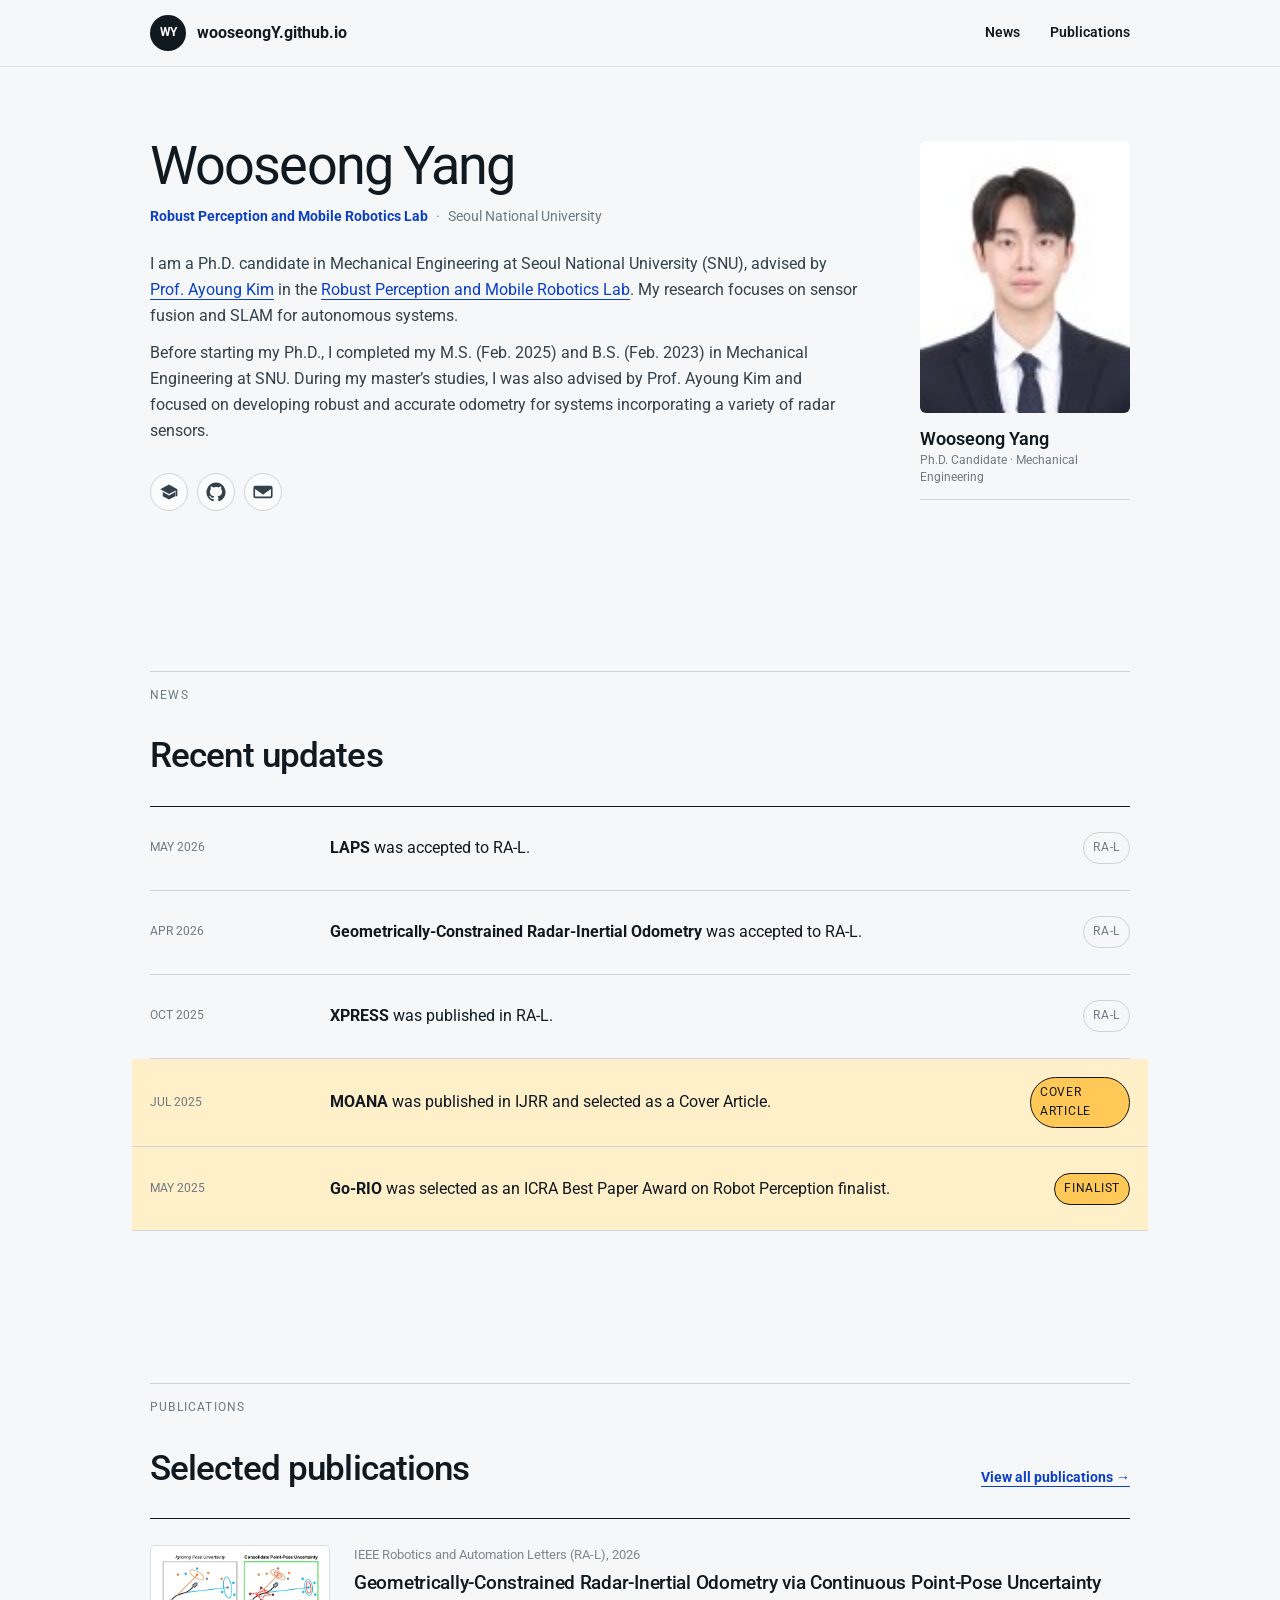
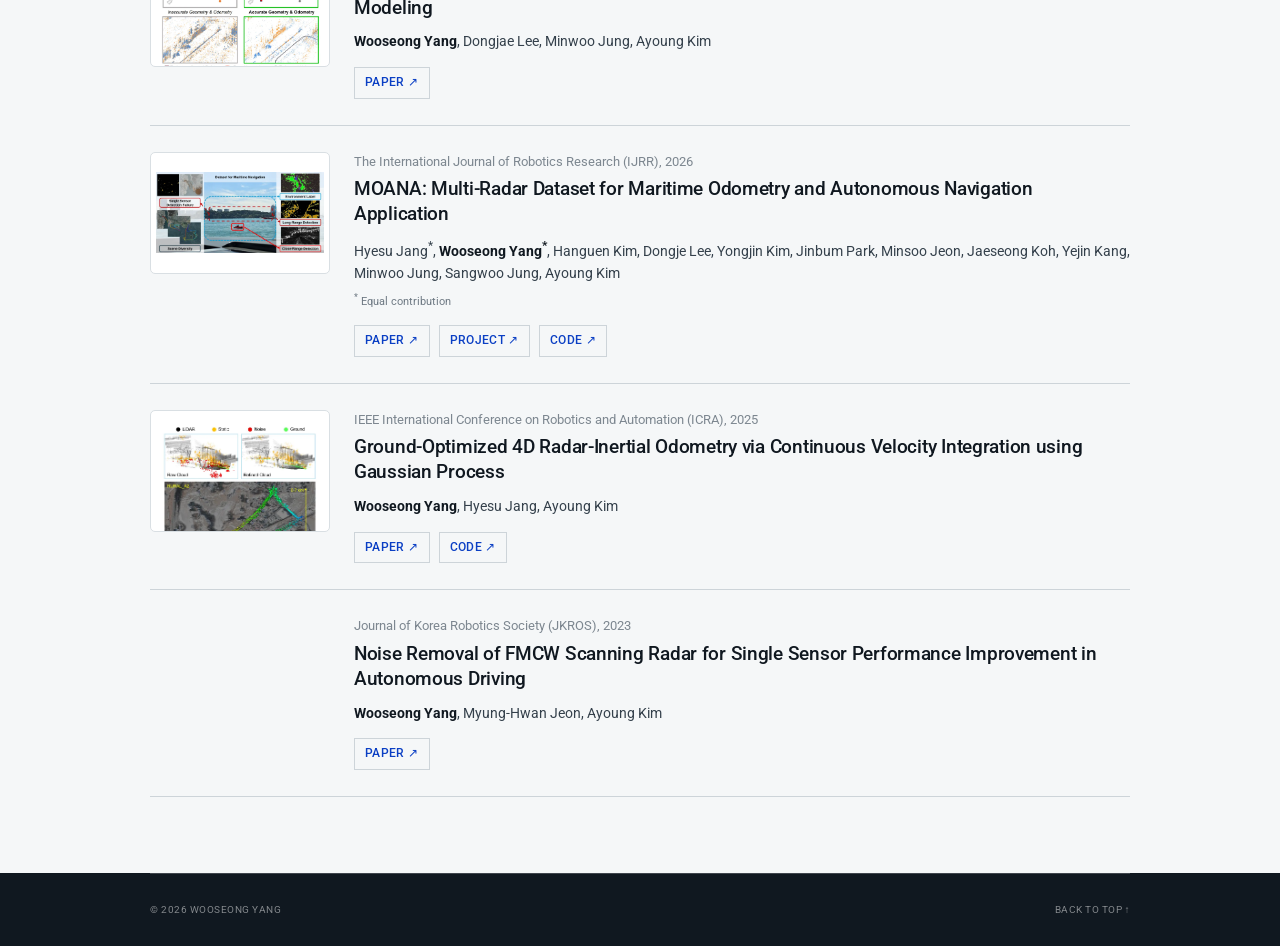
==== index.html @ 79758f4d "Abbreviate degree dates" ====
<!doctype html>
<html lang="en">
  <head>
    <meta charset="utf-8" />
    <meta name="viewport" content="width=device-width, initial-scale=1" />
    <meta name="theme-color" content="#101820" />
    <meta
      name="description"
      content="Wooseong Yang is a robotics researcher at Seoul National University working on radar, LiDAR, sensor fusion, and robust SLAM."
    />
    <meta name="application-name" content="wooseongY.github.io" />
    <title>Wooseong Yang | wooseongY.github.io</title>
    <link rel="icon" type="image/svg+xml" href="assets/favicon.svg" />
    <link rel="preconnect" href="https://fonts.googleapis.com" />
    <link rel="preconnect" href="https://fonts.gstatic.com" crossorigin />
    <link
      href="https://fonts.googleapis.com/css2?family=Roboto:wght@300;400;500;700&display=swap"
      rel="stylesheet"
    />
    <link rel="stylesheet" href="assets/styles.css" />
    <script src="assets/site.js" defer></script>
  </head>

  <body>
    <a class="skip-link" href="#main">Skip to content</a>

    <header class="site-header">
      <nav class="nav shell" aria-label="Primary navigation">
        <a class="brand" href="index.html" aria-label="Wooseong Yang, home">
          <span class="brand-mark" aria-hidden="true">WY</span>
          <span class="brand-name">wooseongY.github.io</span>
        </a>
        <div class="nav-links">
          <a href="#news">News</a>
          <a href="publications.html">Publications</a>
        </div>
      </nav>
    </header>

    <main id="main">
      <section class="hero shell" id="top" aria-labelledby="hero-title">
        <div class="profile-intro reveal">
          <h1 id="hero-title">Wooseong Yang</h1>
          <p class="profile-affiliation">
            <a href="https://rpm.snu.ac.kr/" target="_blank" rel="noreferrer">Robust Perception and Mobile Robotics Lab</a>
            <span aria-hidden="true">·</span> Seoul National University
          </p>
          <p class="hero-lede">
            I am a Ph.D. candidate in Mechanical Engineering at Seoul National
            University (SNU), advised by
            <a href="https://ayoungk.github.io/" target="_blank" rel="noreferrer">Prof. Ayoung Kim</a>
            in the
            <a href="https://rpm.snu.ac.kr/" target="_blank" rel="noreferrer">Robust Perception and Mobile Robotics Lab</a>.
            My research focuses on sensor fusion and SLAM for autonomous systems.
          </p>
          <p class="hero-summary">
            Before starting my Ph.D., I completed my M.S. (Feb. 2025) and B.S.
            (Feb. 2023) in Mechanical Engineering at SNU. During my
            master’s studies, I was also advised by Prof. Ayoung Kim and focused
            on developing robust and accurate odometry for systems incorporating
            a variety of radar sensors.
          </p>
          <div class="profile-socials" aria-label="Contact and profile links">
            <a
              href="https://scholar.google.com/citations?user=lh2KUKMAAAAJ&hl=en"
              target="_blank"
              rel="noreferrer"
              aria-label="Google Scholar"
              title="Google Scholar"
            >
              <svg viewBox="0 0 24 24" aria-hidden="true">
                <path d="M12 3 1.5 8.7 12 14.4l8-4.35V17h2V8.7L12 3Zm-7.5 9.1V17l7.5 4 7.5-4v-4.9L12 16.2l-7.5-4.1Z" />
              </svg>
            </a>
            <a
              href="https://github.com/wooseongY"
              target="_blank"
              rel="noreferrer"
              aria-label="GitHub"
              title="GitHub"
            >
              <svg viewBox="0 0 24 24" aria-hidden="true">
                <path d="M12 .7a11.5 11.5 0 0 0-3.64 22.41c.58.11.79-.25.79-.56v-2.23c-3.23.7-3.91-1.37-3.91-1.37-.53-1.34-1.29-1.7-1.29-1.7-1.05-.72.08-.71.08-.71 1.17.08 1.78 1.2 1.78 1.2 1.04 1.78 2.72 1.27 3.38.97.1-.75.4-1.27.74-1.56-2.58-.29-5.29-1.29-5.29-5.69 0-1.26.45-2.28 1.19-3.09-.12-.29-.52-1.47.11-3.05 0 0 .97-.31 3.16 1.18A10.9 10.9 0 0 1 12 6.12c.98 0 1.95.13 2.87.38 2.2-1.49 3.16-1.18 3.16-1.18.63 1.58.23 2.76.11 3.05.74.81 1.19 1.83 1.19 3.09 0 4.41-2.72 5.39-5.3 5.68.42.36.79 1.07.79 2.16v3.25c0 .31.21.68.8.56A11.5 11.5 0 0 0 12 .7Z" />
              </svg>
            </a>
            <a href="mailto:yellowish@snu.ac.kr" aria-label="Email" title="Email">
              <svg viewBox="0 0 24 24" aria-hidden="true">
                <path d="M3 4.5h18A2.5 2.5 0 0 1 23.5 7v10A2.5 2.5 0 0 1 21 19.5H3A2.5 2.5 0 0 1 .5 17V7A2.5 2.5 0 0 1 3 4.5Zm9 8.25L3.35 6.5h17.3L12 12.75Zm-9.5-4.4V17c0 .28.22.5.5.5h18a.5.5 0 0 0 .5-.5V8.35l-8.91 6.44a1 1 0 0 1-1.18 0L2.5 8.35Z" />
              </svg>
            </a>
          </div>
        </div>

        <figure class="profile-photo reveal reveal-delay">
          <img
            src="assets/img/wooseong-yang.jpg"
            alt="Portrait of Wooseong Yang"
            width="198"
            height="256"
          />
          <figcaption>
            <strong>Wooseong Yang</strong>
            <span>Ph.D. Candidate · Mechanical Engineering</span>
          </figcaption>
        </figure>
      </section>

      <section class="news section shell" id="news" aria-labelledby="news-title">
        <div class="section-kicker reveal">
          <p>News</p>
        </div>
        <div class="section-heading reveal">
          <div>
            <h2 id="news-title">Recent updates</h2>
          </div>
        </div>
        <div class="news-list reveal">
          <article class="news-item">
            <time datetime="2026-05">May 2026</time>
            <p><strong>LAPS</strong> was accepted to RA-L.</p>
            <span class="news-tag">RA-L</span>
          </article>
          <article class="news-item">
            <time datetime="2026-04">Apr 2026</time>
            <p><strong>Geometrically-Constrained Radar-Inertial Odometry</strong> was accepted to RA-L.</p>
            <span class="news-tag">RA-L</span>
          </article>
          <article class="news-item">
            <time datetime="2025-10">Oct 2025</time>
            <p><strong>XPRESS</strong> was published in RA-L.</p>
            <span class="news-tag">RA-L</span>
          </article>
          <article class="news-item news-highlight">
            <time datetime="2025-07">Jul 2025</time>
            <p><strong>MOANA</strong> was published in IJRR and selected as a Cover Article.</p>
            <span class="news-tag">Cover article</span>
          </article>
          <article class="news-item news-highlight">
            <time datetime="2025-05">May 2025</time>
            <p><strong>Go-RIO</strong> was selected as an ICRA Best Paper Award on Robot Perception finalist.</p>
            <span class="news-tag">Finalist</span>
          </article>
        </div>
      </section>

      <section class="publications section shell" id="publications" aria-labelledby="publications-title">
        <div class="section-kicker reveal">
          <p>Publications</p>
        </div>
        <div class="section-heading publications-heading reveal">
          <div>
            <h2 id="publications-title">Selected publications</h2>
          </div>
          <a
            class="text-link"
            href="publications.html"
          >View all publications <span aria-hidden="true">→</span></a>
        </div>

        <div class="publication-list reveal">
          <article class="paper paper-standard">
            <figure class="paper-teaser">
              <img
                src="assets/img/publications/geo-rio.webp"
                alt="Geometric constraints and uncertainty modeling for radar-inertial odometry"
                width="946"
                height="720"
                loading="lazy"
              />
            </figure>
            <div class="paper-body">
              <p class="venue">IEEE Robotics and Automation Letters (RA-L), 2026</p>
              <h3>Geometrically-Constrained Radar-Inertial Odometry via Continuous Point-Pose Uncertainty Modeling</h3>
              <p class="authors"><strong>Wooseong Yang</strong>, Dongjae Lee, Minwoo Jung, Ayoung Kim</p>
              <div class="paper-links">
                <a href="https://arxiv.org/abs/2604.02745" target="_blank" rel="noreferrer">Paper ↗</a>
              </div>
            </div>
          </article>

          <article class="paper paper-standard">
            <figure class="paper-teaser paper-teaser-wide">
              <img
                src="assets/img/publications/moana.webp"
                alt="MOANA maritime multi-radar dataset overview"
                width="1000"
                height="479"
                loading="lazy"
              />
            </figure>
            <div class="paper-body">
              <p class="venue">The International Journal of Robotics Research (IJRR), 2026</p>
              <h3>MOANA: Multi-Radar Dataset for Maritime Odometry and Autonomous Navigation Application</h3>
              <p class="authors">Hyesu Jang<sup>*</sup>, <strong>Wooseong Yang<sup>*</sup></strong>, Hanguen Kim, Dongje Lee, Yongjin Kim, Jinbum Park, Minsoo Jeon, Jaeseong Koh, Yejin Kang, Minwoo Jung, Sangwoo Jung, Ayoung Kim</p>
              <p class="note"><sup>*</sup> Equal contribution</p>
              <div class="paper-links">
                <a href="https://arxiv.org/abs/2412.03887" target="_blank" rel="noreferrer">Paper ↗</a>
                <a href="https://sites.google.com/view/rpmmoana" target="_blank" rel="noreferrer">Project ↗</a>
                <a href="https://github.com/wooseongY/MOANA-File-Player" target="_blank" rel="noreferrer">Code ↗</a>
              </div>
            </div>
          </article>

          <article class="paper paper-standard">
            <figure class="paper-teaser">
              <img
                src="assets/img/publications/go-rio.webp"
                alt="Go-RIO ground filtering, mapping, and elevation error results from Figure 1"
                width="710"
                height="790"
                loading="lazy"
              />
            </figure>
            <div class="paper-body">
              <p class="venue">IEEE International Conference on Robotics and Automation (ICRA), 2025</p>
              <h3>Ground-Optimized 4D Radar-Inertial Odometry via Continuous Velocity Integration using Gaussian Process</h3>
              <p class="authors"><strong>Wooseong Yang</strong>, Hyesu Jang, Ayoung Kim</p>
              <div class="paper-links">
                <a href="https://arxiv.org/abs/2502.08093" target="_blank" rel="noreferrer">Paper ↗</a>
                <a href="https://github.com/wooseongY/Go-RIO" target="_blank" rel="noreferrer">Code ↗</a>
              </div>
            </div>
          </article>

          <article class="paper paper-standard no-teaser">
            <div class="paper-body">
              <p class="venue">Journal of Korea Robotics Society (JKROS), 2023</p>
              <h3>Noise Removal of FMCW Scanning Radar for Single Sensor Performance Improvement in Autonomous Driving</h3>
              <p class="authors"><strong>Wooseong Yang</strong>, Myung-Hwan Jeon, Ayoung Kim</p>
              <div class="paper-links">
                <a href="https://doi.org/10.7746/jkros.2023.18.3.271" target="_blank" rel="noreferrer">Paper ↗</a>
              </div>
            </div>
          </article>
        </div>
      </section>

    </main>

    <footer class="site-footer">
      <div class="shell">
        <p>© <span id="year">2026</span> Wooseong Yang</p>
        <a href="#top">Back to top ↑</a>
      </div>
    </footer>
  </body>
</html>
---- assets/styles.css ----
:root {
  --ink: #101820;
  --ink-soft: #34404b;
  --paper: #f5f7f8;
  --white: #ffffff;
  --line: #cdd4d9;
  --line-dark: rgba(255, 255, 255, 0.2);
  --blue: #1258ff;
  --blue-dark: #0b3fc4;
  --signal: #ffc857;
  --signal-soft: #fff0c9;
  --muted: #6e7983;
  --shell: min(980px, calc(100vw - 48px));
  --serif: "Roboto", Arial, sans-serif;
  --sans: "Roboto", Arial, sans-serif;
  --mono: "Roboto", Arial, sans-serif;
}

* {
  box-sizing: border-box;
}

html {
  scroll-behavior: smooth;
  scroll-padding-top: 88px;
}

body {
  margin: 0;
  background: var(--paper);
  color: var(--ink);
  font-family: var(--sans);
  font-size: 16px;
  line-height: 1.65;
  -webkit-font-smoothing: antialiased;
}

body::before {
  position: fixed;
  inset: 0;
  z-index: -1;
  background-image: linear-gradient(rgba(16, 24, 32, 0.035) 1px, transparent 1px),
    linear-gradient(90deg, rgba(16, 24, 32, 0.035) 1px, transparent 1px);
  background-size: 64px 64px;
  content: "";
  pointer-events: none;
}

a {
  color: inherit;
  text-decoration-thickness: 1px;
  text-underline-offset: 4px;
}

img {
  display: block;
  max-width: 100%;
}

.shell {
  width: var(--shell);
  margin-inline: auto;
}

.skip-link {
  position: fixed;
  top: 10px;
  left: 10px;
  z-index: 100;
  padding: 10px 14px;
  transform: translateY(-150%);
  background: var(--white);
  color: var(--ink);
}

.skip-link:focus {
  transform: translateY(0);
}

.site-header {
  position: sticky;
  top: 0;
  z-index: 50;
  border-bottom: 1px solid rgba(16, 24, 32, 0.1);
  background: rgba(245, 247, 248, 0.9);
  backdrop-filter: blur(16px);
}

.nav {
  display: grid;
  grid-template-columns: 1fr auto 1fr;
  align-items: center;
  min-height: 72px;
  gap: 24px;
}

.brand {
  display: inline-flex;
  align-items: center;
  gap: 11px;
  justify-self: start;
  font-weight: 700;
  text-decoration: none;
}

.brand-mark {
  display: grid;
  width: 36px;
  height: 36px;
  place-items: center;
  border-radius: 50%;
  background: var(--ink);
  color: var(--white);
  font-family: var(--mono);
  font-size: 12px;
  letter-spacing: -0.06em;
}

.nav-links {
  display: flex;
  align-items: center;
  gap: 30px;
}

.nav-links a,
.nav-scholar {
  font-size: 14px;
  font-weight: 600;
  text-decoration: none;
}

.nav-links a {
  position: relative;
}

.nav-links a::after {
  position: absolute;
  right: 0;
  bottom: -8px;
  left: 0;
  height: 2px;
  transform: scaleX(0);
  transform-origin: left;
  background: var(--blue);
  content: "";
  transition: transform 180ms ease;
}

.nav-links a:hover::after,
.nav-links a[aria-current="true"]::after,
.nav-links a[aria-current="page"]::after {
  transform: scaleX(1);
}

.nav-scholar {
  justify-self: end;
  color: var(--blue-dark);
}

.hero {
  display: grid;
  grid-template-columns: minmax(0, 1.05fr) minmax(390px, 0.95fr);
  align-items: center;
  min-height: calc(100vh - 72px);
  padding-block: 68px;
  gap: 72px;
}

.hero-copy {
  min-width: 0;
}

.eyebrow {
  display: flex;
  align-items: center;
  gap: 12px;
  margin: 0 0 26px;
  color: var(--ink-soft);
  font-family: var(--mono);
  font-size: 12px;
  letter-spacing: 0.08em;
  text-transform: uppercase;
}

.eyebrow > span {
  width: 30px;
  height: 2px;
  background: var(--blue);
}

.hero h1 {
  max-width: 720px;
  margin: 0;
  font-family: var(--serif);
  font-size: clamp(5.2rem, 9vw, 8.8rem);
  font-weight: 500;
  letter-spacing: -0.065em;
  line-height: 0.76;
}

.hero-lede {
  max-width: 630px;
  margin: 42px 0 0;
  color: var(--ink-soft);
  font-size: clamp(1.18rem, 2vw, 1.55rem);
  line-height: 1.5;
}

.hero-links {
  display: flex;
  flex-wrap: wrap;
  margin-top: 38px;
  gap: 10px;
}

.button {
  display: inline-flex;
  align-items: center;
  min-height: 48px;
  padding: 0 19px;
  border: 1px solid var(--ink);
  font-size: 14px;
  font-weight: 700;
  text-decoration: none;
  transition: transform 150ms ease, background 150ms ease, color 150ms ease;
}

.button:hover {
  transform: translateY(-2px);
}

.button-primary {
  background: var(--blue);
  border-color: var(--blue);
  color: var(--white);
}

.button-primary:hover {
  background: var(--blue-dark);
}

.button-secondary {
  background: rgba(255, 255, 255, 0.5);
}

.button-secondary:hover {
  background: var(--ink);
  color: var(--white);
}

.hero-visual {
  position: relative;
  min-height: 620px;
}

.radar-field {
  position: absolute;
  top: 0;
  right: 0;
  width: min(100%, 500px);
  aspect-ratio: 1;
  overflow: hidden;
  border: 1px solid #05090c;
  background: #000;
}

.radar-field::before,
.radar-field::after {
  position: absolute;
  top: 50%;
  left: 50%;
  z-index: 2;
  width: 64%;
  aspect-ratio: 1;
  transform: translate(-50%, -50%);
  border: 1px solid rgba(255, 255, 255, 0.18);
  border-radius: 50%;
  content: "";
}

.radar-field::after {
  width: 34%;
}

.radar-field img {
  width: 100%;
  height: 100%;
  object-fit: cover;
  opacity: 0.9;
}

.radar-axis {
  position: absolute;
  z-index: 2;
  display: block;
  background: rgba(255, 255, 255, 0.2);
}

.radar-axis-x {
  top: 50%;
  left: 7%;
  width: 86%;
  height: 1px;
}

.radar-axis-y {
  top: 7%;
  left: 50%;
  width: 1px;
  height: 86%;
}

.radar-caption {
  position: absolute;
  right: 18px;
  bottom: 16px;
  left: 18px;
  z-index: 3;
  display: flex;
  justify-content: space-between;
  padding-top: 11px;
  border-top: 1px solid var(--line-dark);
  color: rgba(255, 255, 255, 0.76);
  font-family: var(--mono);
  font-size: 10px;
  letter-spacing: 0.08em;
  text-transform: uppercase;
}

.portrait-card {
  position: absolute;
  bottom: 0;
  left: 0;
  z-index: 5;
  display: grid;
  grid-template-columns: 132px 1fr;
  width: 335px;
  margin: 0;
  padding: 12px;
  background: var(--white);
  box-shadow: 0 22px 60px rgba(10, 24, 38, 0.22);
}

.portrait-card img {
  width: 132px;
  height: 171px;
  object-fit: cover;
}

.portrait-card figcaption {
  display: flex;
  flex-direction: column;
  justify-content: flex-end;
  padding: 0 4px 6px 18px;
}

.portrait-card strong {
  margin-bottom: 6px;
  font-family: var(--serif);
  font-size: 21px;
  font-weight: 600;
  line-height: 1.1;
}

.portrait-card span {
  color: var(--muted);
  font-size: 11px;
  line-height: 1.6;
}

.signal-note {
  position: absolute;
  right: 14px;
  bottom: 6px;
  z-index: 4;
  display: flex;
  align-items: flex-start;
  width: 190px;
  gap: 12px;
}

.signal-note span {
  color: var(--blue);
  font-family: var(--mono);
  font-size: 11px;
}

.signal-note p {
  margin: 0;
  color: var(--ink-soft);
  font-size: 11px;
  font-weight: 600;
  letter-spacing: 0.03em;
  line-height: 1.5;
  text-transform: uppercase;
}

.section {
  padding-block: 122px;
}

.section-kicker {
  display: grid;
  grid-template-columns: 70px 1fr;
  align-items: center;
  margin-bottom: 62px;
  border-top: 1px solid var(--line);
  color: var(--muted);
  font-family: var(--mono);
  font-size: 11px;
  letter-spacing: 0.1em;
  text-transform: uppercase;
}

.section-kicker span,
.section-kicker p {
  margin: 0;
  padding-top: 14px;
}

.about-grid {
  display: grid;
  grid-template-columns: minmax(0, 1.12fr) minmax(330px, 0.88fr);
  gap: 100px;
}

.about-copy h2,
.section-heading h2,
.contact h2 {
  margin: 0;
  font-family: var(--serif);
  font-weight: 500;
  letter-spacing: -0.035em;
  line-height: 1.05;
}

.about-copy h2 {
  max-width: 770px;
  margin-bottom: 46px;
  font-size: clamp(3rem, 5.5vw, 5rem);
}

.about-copy > p {
  max-width: 760px;
  margin: 0 0 21px 76px;
  color: var(--ink-soft);
  font-size: 18px;
  line-height: 1.8;
}

.about-copy a {
  color: var(--blue-dark);
}

.focus-list {
  align-self: end;
  border-top: 1px solid var(--ink);
}

.focus-list article {
  display: grid;
  grid-template-columns: 42px 1fr;
  padding: 26px 0;
  border-bottom: 1px solid var(--line);
  gap: 20px;
}

.focus-number {
  color: var(--blue);
  font-family: var(--mono);
  font-size: 11px;
}

.focus-list h3 {
  margin: 0 0 8px;
  font-size: 17px;
}

.focus-list p {
  margin: 0;
  color: var(--muted);
  font-size: 14px;
  line-height: 1.65;
}

.news,
.publications {
  padding-top: 24px;
}

.section-heading {
  display: flex;
  align-items: end;
  justify-content: space-between;
  margin-bottom: 48px;
  gap: 32px;
}

.section-heading h2 {
  font-size: clamp(3.2rem, 5vw, 5rem);
}

.section-heading p {
  max-width: 420px;
  margin: 10px 0 0;
  color: var(--muted);
  font-size: 15px;
}

.news-list {
  border-top: 1px solid var(--ink);
}

.news-item {
  display: grid;
  grid-template-columns: 150px minmax(0, 1fr) 100px;
  align-items: center;
  min-height: 96px;
  padding: 18px 0;
  border-bottom: 1px solid var(--line);
  gap: 30px;
}

.news-item time {
  color: var(--muted);
  font-family: var(--mono);
  font-size: 12px;
  text-transform: uppercase;
}

.news-item p {
  margin: 0;
  font-size: 17px;
}

.news-tag {
  justify-self: end;
  padding: 5px 9px;
  border: 1px solid var(--line);
  border-radius: 999px;
  color: var(--muted);
  font-family: var(--mono);
  font-size: 10px;
  letter-spacing: 0.06em;
  text-transform: uppercase;
}

.news-highlight {
  margin-inline: -18px;
  padding-inline: 18px;
  background: var(--signal-soft);
}

.news-highlight .news-tag {
  border-color: var(--ink);
  background: var(--signal);
  color: var(--ink);
}

.publications-heading {
  align-items: end;
}

.text-link {
  color: var(--blue-dark);
  font-size: 14px;
  font-weight: 700;
}

.publication-year {
  display: grid;
  grid-template-columns: 150px minmax(0, 1fr);
  margin-top: 82px;
  border-top: 1px solid var(--ink);
}

.year-label {
  position: sticky;
  top: 100px;
  align-self: start;
  display: flex;
  flex-direction: column;
  padding-top: 21px;
  gap: 3px;
}

.year-label span:first-child {
  font-family: var(--serif);
  font-size: 30px;
}

.year-label span:last-child {
  color: var(--muted);
  font-family: var(--mono);
  font-size: 10px;
  letter-spacing: 0.08em;
  text-transform: uppercase;
}

.paper {
  position: relative;
  grid-column: 2;
  display: grid;
  grid-template-columns: 54px minmax(0, 1fr);
  padding: 34px 0;
  border-bottom: 1px solid var(--line);
  gap: 24px;
}

.paper-index {
  color: var(--muted);
  font-family: var(--mono);
  font-size: 11px;
}

.paper-body h3 {
  max-width: 850px;
  margin: 8px 0 13px;
  font-family: var(--serif);
  font-size: clamp(1.55rem, 2.5vw, 2.25rem);
  font-weight: 500;
  letter-spacing: -0.02em;
  line-height: 1.16;
}

.venue {
  margin: 0;
  color: var(--muted);
  font-family: var(--mono);
  font-size: 10px;
  letter-spacing: 0.04em;
  text-transform: uppercase;
}

.venue span {
  display: inline-block;
  min-width: 48px;
  margin-right: 8px;
  color: var(--blue);
  font-weight: 500;
}

.authors {
  margin: 0;
  color: var(--ink-soft);
  font-size: 13px;
  line-height: 1.7;
}

.authors strong {
  color: var(--ink);
  font-weight: 700;
}

.note {
  margin: 6px 0 0;
  color: var(--muted);
  font-size: 11px;
}

.paper-links {
  display: flex;
  flex-wrap: wrap;
  margin-top: 18px;
  gap: 9px;
}

.paper-links a {
  padding: 5px 10px;
  border: 1px solid var(--line);
  color: var(--blue-dark);
  font-family: var(--mono);
  font-size: 10px;
  font-weight: 500;
  letter-spacing: 0.03em;
  text-decoration: none;
  text-transform: uppercase;
  transition: background 150ms ease, color 150ms ease, border 150ms ease;
}

.paper-links a:hover {
  border-color: var(--blue);
  background: var(--blue);
  color: var(--white);
}

.paper-featured {
  grid-template-columns: 54px minmax(0, 1fr);
  margin-block: 28px;
  padding: 0 0 34px;
}

.paper-media {
  position: relative;
  grid-column: 1 / -1;
  aspect-ratio: 2.1 / 1;
  overflow: hidden;
  margin-bottom: 12px;
  background: var(--ink);
}

.paper-media img {
  width: 100%;
  height: 100%;
  object-fit: cover;
  transition: transform 500ms cubic-bezier(0.16, 1, 0.3, 1);
}

.paper-featured:hover .paper-media img {
  transform: scale(1.015);
}

.paper-gorio .paper-media img {
  object-position: center;
}

.award-ribbon {
  position: absolute;
  top: 16px;
  right: 16px;
  padding: 11px 14px;
  background: var(--signal);
  color: var(--ink);
  font-family: var(--mono);
  font-size: 9px;
  font-weight: 500;
  letter-spacing: 0.05em;
  line-height: 1.5;
  text-align: right;
  text-transform: uppercase;
}

.contact {
  margin-top: 90px;
  padding-block: 130px;
  background: var(--ink);
  color: var(--white);
}

.contact .eyebrow {
  color: rgba(255, 255, 255, 0.62);
}

.contact h2 {
  max-width: 900px;
  font-size: clamp(4rem, 8vw, 8rem);
  line-height: 0.92;
}

.contact-inner > p:not(.eyebrow) {
  max-width: 520px;
  margin: 42px 0 0;
  color: rgba(255, 255, 255, 0.64);
  font-size: 17px;
}

.contact-links {
  display: grid;
  grid-template-columns: repeat(4, 1fr);
  margin-top: 70px;
  border-top: 1px solid var(--line-dark);
}

.contact-links a {
  display: flex;
  justify-content: space-between;
  padding: 20px 22px 20px 0;
  border-right: 1px solid var(--line-dark);
  color: rgba(255, 255, 255, 0.86);
  font-size: 13px;
  font-weight: 600;
  text-decoration: none;
  transition: color 150ms ease;
}

.contact-links a:not(:first-child) {
  padding-left: 22px;
}

.contact-links a:last-child {
  border-right: 0;
}

.contact-links a:hover {
  color: var(--signal);
}

.site-footer {
  background: var(--ink);
  color: rgba(255, 255, 255, 0.48);
}

.site-footer .shell {
  display: flex;
  justify-content: space-between;
  padding-block: 28px;
  border-top: 1px solid var(--line-dark);
  font-family: var(--mono);
  font-size: 10px;
  letter-spacing: 0.05em;
  text-transform: uppercase;
}

.site-footer p {
  margin: 0;
}

.site-footer a {
  text-decoration: none;
}

.reveal {
  opacity: 0;
  transform: translateY(22px);
  transition: opacity 650ms ease, transform 650ms cubic-bezier(0.16, 1, 0.3, 1);
}

.reveal-delay {
  transition-delay: 100ms;
}

.reveal.is-visible {
  opacity: 1;
  transform: translateY(0);
}

@media (prefers-reduced-motion: reduce) {
  html {
    scroll-behavior: auto;
  }

  *,
  *::before,
  *::after {
    scroll-behavior: auto !important;
    transition-duration: 0.01ms !important;
  }

  .reveal {
    opacity: 1;
    transform: none;
  }
}

@media (max-width: 980px) {
  :root {
    --shell: min(100% - 36px, 760px);
  }

  .nav {
    grid-template-columns: 1fr auto;
  }

  .nav-links {
    display: none;
  }

  .hero {
    grid-template-columns: 1fr;
    min-height: auto;
    padding-block: 90px;
    gap: 64px;
  }

  .hero-visual {
    width: min(100%, 620px);
    min-height: 640px;
    margin-inline: auto;
  }

  .radar-field {
    width: min(88%, 500px);
  }

  .about-grid {
    grid-template-columns: 1fr;
    gap: 58px;
  }

  .about-copy > p {
    margin-left: 0;
  }

  .focus-list {
    max-width: 600px;
  }

  .contact-links {
    grid-template-columns: repeat(2, 1fr);
  }

  .contact-links a:nth-child(2) {
    border-right: 0;
  }

  .contact-links a:nth-child(n + 3) {
    border-top: 1px solid var(--line-dark);
  }
}

@media (max-width: 680px) {
  :root {
    --shell: calc(100% - 28px);
  }

  body::before {
    background-size: 40px 40px;
  }

  .site-header {
    position: relative;
  }

  .nav {
    min-height: 64px;
  }

  .brand-name {
    display: none;
  }

  .hero {
    padding-block: 70px 90px;
    gap: 52px;
  }

  .hero h1 {
    font-size: clamp(4.1rem, 21vw, 6rem);
  }

  .hero-lede {
    margin-top: 32px;
    font-size: 18px;
  }

  .hero-links {
    margin-top: 30px;
  }

  .button {
    min-height: 44px;
    padding-inline: 14px;
    font-size: 12px;
  }

  .hero-visual {
    min-height: 480px;
  }

  .radar-field {
    width: 90%;
  }

  .portrait-card {
    grid-template-columns: 102px 1fr;
    width: 272px;
  }

  .portrait-card img {
    width: 102px;
    height: 132px;
  }

  .portrait-card strong {
    font-size: 18px;
  }

  .signal-note {
    display: none;
  }

  .section {
    padding-block: 86px;
  }

  .section-kicker {
    margin-bottom: 42px;
  }

  .about-copy h2,
  .section-heading h2 {
    font-size: clamp(2.8rem, 14vw, 4rem);
  }

  .about-copy > p {
    font-size: 16px;
  }

  .section-heading {
    align-items: flex-start;
    flex-direction: column;
    margin-bottom: 36px;
  }

  .news-item {
    grid-template-columns: 1fr auto;
    min-height: 0;
    padding-block: 24px;
    gap: 12px 18px;
  }

  .news-item time {
    grid-column: 1;
  }

  .news-item p {
    grid-column: 1 / -1;
    grid-row: 2;
    font-size: 15px;
  }

  .news-tag {
    grid-column: 2;
    grid-row: 1;
  }

  .publication-year {
    grid-template-columns: 1fr;
    margin-top: 60px;
  }

  .year-label {
    position: static;
    flex-direction: row;
    align-items: baseline;
    justify-content: space-between;
    padding-bottom: 14px;
  }

  .paper {
    grid-column: 1;
    grid-template-columns: 34px minmax(0, 1fr);
    gap: 12px;
  }

  .paper-featured {
    grid-template-columns: 34px minmax(0, 1fr);
  }

  .paper-body h3 {
    font-size: 1.55rem;
  }

  .paper-media {
    aspect-ratio: 1.65 / 1;
  }

  .award-ribbon {
    top: 10px;
    right: 10px;
    max-width: 160px;
    font-size: 8px;
  }

  .contact {
    padding-block: 96px;
  }

  .contact h2 {
    font-size: clamp(3.5rem, 17vw, 5.4rem);
  }

  .contact-links {
    grid-template-columns: 1fr;
    margin-top: 52px;
  }

  .contact-links a,
  .contact-links a:not(:first-child) {
    padding: 17px 0;
    border-top: 1px solid var(--line-dark);
    border-right: 0;
  }

  .site-footer .shell {
    align-items: flex-start;
    flex-direction: column;
    gap: 10px;
  }
}

/* Academic profile header */
body::before {
  display: none;
}

.hero {
  grid-template-columns: minmax(0, 1fr) 230px;
  align-items: start;
  min-height: auto;
  padding-block: 96px 118px;
  gap: 92px;
}

.profile-intro {
  min-width: 0;
}

.profile-affiliation {
  display: flex;
  flex-wrap: wrap;
  align-items: center;
  margin: 0 0 24px;
  color: var(--muted);
  font-size: 14px;
  gap: 8px;
}

.profile-affiliation a {
  color: var(--blue-dark);
  font-weight: 700;
  text-decoration: none;
}

.hero h1 {
  margin: 0 0 32px;
  font-size: clamp(4rem, 7vw, 6.5rem);
  letter-spacing: -0.055em;
  line-height: 0.92;
}

.hero-lede,
.hero-summary {
  max-width: 740px;
  color: var(--ink-soft);
  font-size: 17px;
  line-height: 1.75;
}

.hero-lede {
  margin: 0 0 10px;
}

.hero-summary {
  margin: 0;
}

.hero-lede a {
  color: var(--blue-dark);
}

.research-topics {
  display: flex;
  flex-wrap: wrap;
  margin-top: 25px;
  gap: 8px;
}

.research-topics span {
  padding: 5px 10px;
  border-radius: 4px;
  background: #eef2f5;
  color: var(--ink-soft);
  font-family: var(--mono);
  font-size: 11px;
}

.profile-links {
  display: flex;
  flex-wrap: wrap;
  margin-top: 30px;
  gap: 13px 25px;
}

.profile-links a {
  color: var(--blue-dark);
  font-size: 14px;
  font-weight: 700;
  text-decoration: none;
}

.profile-links a:hover {
  text-decoration: underline;
}

.profile-photo {
  width: 230px;
  margin: 4px 0 0;
}

.profile-photo img {
  width: 230px;
  height: auto;
  aspect-ratio: 99 / 128;
  border-radius: 6px;
  background: #f1f3f4;
  object-fit: cover;
}

.profile-photo figcaption {
  display: flex;
  flex-direction: column;
  padding-top: 13px;
  border-bottom: 1px solid var(--line);
  padding-bottom: 13px;
  line-height: 1.45;
}

.profile-photo strong {
  font-family: var(--serif);
  font-size: 18px;
  font-weight: 600;
}

.profile-photo span {
  color: var(--muted);
  font-size: 12px;
}

@media (max-width: 980px) {
  .hero {
    grid-template-columns: minmax(0, 1fr) 200px;
    padding-block: 76px 96px;
    gap: 48px;
  }

  .profile-photo {
    width: 200px;
  }

  .profile-photo img {
    width: 200px;
  }
}

@media (max-width: 680px) {
  .brand-name {
    display: inline;
    font-size: 13px;
  }

  .hero {
    grid-template-columns: 1fr;
    padding-block: 60px 82px;
    gap: 38px;
  }

  .hero h1 {
    margin-bottom: 26px;
    font-size: clamp(3.6rem, 17vw, 5rem);
    line-height: 0.94;
  }

  .hero-lede,
  .hero-summary {
    font-size: 16px;
    line-height: 1.7;
  }

  .profile-photo {
    grid-row: 1;
    width: 154px;
    margin: 0;
  }

  .profile-photo img {
    width: 154px;
  }

  .profile-photo figcaption {
    display: none;
  }

  .profile-intro {
    grid-row: 2;
  }

  .profile-affiliation {
    font-size: 13px;
  }

  .profile-links {
    gap: 12px 20px;
  }
}

.section-kicker {
  display: block;
}

.section-kicker p {
  margin: 0;
  padding-top: 14px;
}

.paper,
.paper-featured {
  grid-template-columns: 210px minmax(0, 1fr);
}

.publication-list {
  border-top: 1px solid var(--ink);
}

.publication-list .paper {
  grid-column: auto;
  align-items: start;
  padding: 32px 0;
  gap: 30px;
}

.paper-teaser {
  display: grid;
  width: 210px;
  height: 142px;
  margin: 0;
  overflow: hidden;
  place-items: center;
  border: 1px solid #d9dfe3;
  border-radius: 5px;
  background: var(--white);
}

.paper-teaser img {
  width: 100%;
  height: 100%;
  padding: 8px;
  object-fit: contain;
}

.paper-teaser-wide img {
  padding: 5px;
}

.paper.no-teaser .paper-body {
  grid-column: 2;
}

.paper-body h2,
.paper-body h3 {
  max-width: 850px;
  margin: 7px 0 12px;
  font-family: var(--serif);
  font-size: clamp(1.45rem, 2.25vw, 2rem);
  font-weight: 500;
  letter-spacing: -0.02em;
  line-height: 1.18;
}

.publication-list .venue {
  color: #7d8790;
  font-family: var(--sans);
  font-size: 12px;
  font-weight: 600;
  letter-spacing: 0;
  line-height: 1.5;
  text-transform: none;
}

.publication-year-heading {
  margin: 0;
  padding: 42px 0 10px;
  border-bottom: 1px solid #dde2e5;
  color: #9aa3aa;
  font-family: var(--serif);
  font-size: 26px;
  font-weight: 500;
  letter-spacing: -0.01em;
  line-height: 1;
}

.publication-year-heading:first-child {
  padding-top: 22px;
}

.archive-heading {
  display: flex;
  align-items: end;
  justify-content: space-between;
  margin-bottom: 50px;
  gap: 32px;
}

.archive-heading h1 {
  margin: 0;
  font-family: var(--serif);
  font-size: clamp(3.7rem, 7vw, 6.8rem);
  font-weight: 500;
  letter-spacing: -0.05em;
  line-height: 0.95;
}

.archive-heading p {
  max-width: 520px;
  margin: 16px 0 0;
  color: var(--muted);
  font-size: 16px;
}

.publication-archive {
  padding-top: 90px;
}

.publications-page .site-footer {
  margin-top: 110px;
}

@media (max-width: 980px) {
  .paper,
  .paper-featured {
    grid-template-columns: 180px minmax(0, 1fr);
  }

  .paper-teaser {
    width: 180px;
    height: 124px;
  }

  .publication-list .paper {
    gap: 24px;
  }
}

@media (max-width: 680px) {
  .archive-heading {
    align-items: flex-start;
    flex-direction: column;
    margin-bottom: 38px;
  }

  .archive-heading h1 {
    font-size: clamp(3.2rem, 17vw, 4.7rem);
  }

  .publication-archive {
    padding-top: 62px;
  }

  .paper,
  .paper-featured,
  .publication-list .paper {
    grid-template-columns: minmax(0, 1fr);
  }

  .publication-list .paper {
    padding: 27px 0;
    gap: 19px;
  }

  .paper-teaser {
    width: min(100%, 320px);
    height: 190px;
  }

  .paper.no-teaser .paper-body {
    grid-column: 1;
  }

  .paper-body h2,
  .paper-body h3 {
    font-size: 1.48rem;
  }

  .publication-year-heading {
    padding-top: 34px;
    font-size: 23px;
  }
}

/* Compact academic layout */
.nav {
  grid-template-columns: minmax(0, 1fr) auto;
  min-height: 66px;
}

.nav-links {
  justify-self: end;
}

.profile-socials {
  display: flex;
  align-items: center;
  margin-top: 28px;
  gap: 9px;
}

.profile-socials a {
  display: grid;
  width: 38px;
  height: 38px;
  place-items: center;
  border: 1px solid var(--line);
  border-radius: 50%;
  background: rgba(255, 255, 255, 0.55);
  color: var(--ink-soft);
  text-decoration: none;
  transition: border-color 150ms ease, color 150ms ease, transform 150ms ease;
}

.profile-socials a:hover {
  transform: translateY(-2px);
  border-color: var(--blue);
  color: var(--blue);
}

.profile-socials a:focus-visible {
  outline: 2px solid var(--blue);
  outline-offset: 3px;
}

.profile-socials svg {
  width: 20px;
  height: 20px;
  fill: currentColor;
}

.hero {
  grid-template-columns: minmax(0, 1fr) 210px;
  padding-block: 70px 84px;
  gap: 58px;
}

.hero h1 {
  margin-bottom: 10px;
  font-size: clamp(2.55rem, 4.5vw, 3.35rem);
  font-weight: 400;
  letter-spacing: -0.035em;
  line-height: 1.08;
}

.profile-affiliation {
  margin-bottom: 23px;
}

.hero-lede,
.hero-summary {
  font-size: 16px;
  line-height: 1.64;
}

.profile-photo,
.profile-photo img {
  width: 210px;
}

.section {
  padding-block: 76px;
}

.section-kicker {
  margin-bottom: 29px;
  font-size: 12px;
}

.section-heading {
  margin-bottom: 29px;
}

.section-heading h2 {
  font-size: clamp(1.85rem, 3vw, 2.2rem);
  font-weight: 500;
  letter-spacing: -0.025em;
  line-height: 1.2;
}

.news-item {
  min-height: 84px;
}

.news-item p {
  font-size: 16px;
}

.news-tag {
  font-size: 12px;
}

.paper,
.paper-featured {
  grid-template-columns: 180px minmax(0, 1fr);
}

.paper-teaser {
  width: 180px;
  height: 122px;
}

.publication-list .paper {
  padding: 26px 0;
  gap: 24px;
}

.paper-body h2,
.paper-body h3 {
  margin: 6px 0 10px;
  font-family: var(--sans);
  font-size: 1.16rem;
  font-weight: 500;
  letter-spacing: -0.015em;
  line-height: 1.34;
}

.authors {
  font-size: 14px;
  line-height: 1.6;
}

.publication-list .venue {
  font-size: 13px;
  font-weight: 400;
}

.paper-links {
  margin-top: 14px;
}

.paper-links a {
  font-size: 12px;
}

.archive-heading h1 {
  font-size: clamp(2.45rem, 4.5vw, 3.2rem);
  font-weight: 400;
  letter-spacing: -0.035em;
  line-height: 1.08;
}

.publication-year-heading {
  font-family: var(--sans);
  font-size: 1.35rem;
  font-weight: 400;
}

.site-footer {
  font-size: 12px;
}

@media (max-width: 980px) {
  .hero {
    grid-template-columns: minmax(0, 1fr) 190px;
    padding-block: 62px 76px;
    gap: 44px;
  }

  .profile-photo,
  .profile-photo img {
    width: 190px;
  }
}

@media (max-width: 680px) {
  .nav {
    min-height: 62px;
  }

  .nav-links {
    gap: 17px;
  }

  .nav-links a {
    font-size: 12px;
  }

  .hero {
    grid-template-columns: 1fr;
    padding-block: 50px 68px;
    gap: 32px;
  }

  .hero h1 {
    margin-bottom: 9px;
    font-size: clamp(2.35rem, 11vw, 2.9rem);
  }

  .section {
    padding-block: 72px;
  }

  .section-heading h2 {
    font-size: clamp(1.75rem, 8vw, 2rem);
  }

  .profile-photo,
  .profile-photo img {
    width: 154px;
  }

  .paper,
  .paper-featured,
  .publication-list .paper {
    grid-template-columns: minmax(0, 1fr);
  }

  .paper-teaser {
    width: min(100%, 320px);
    height: 190px;
  }

  .paper.no-teaser .paper-body {
    grid-column: 1;
  }

  .paper-body h2,
  .paper-body h3 {
    font-size: 1.12rem;
  }

  .archive-heading h1 {
    font-size: clamp(2.25rem, 10vw, 2.75rem);
  }
}
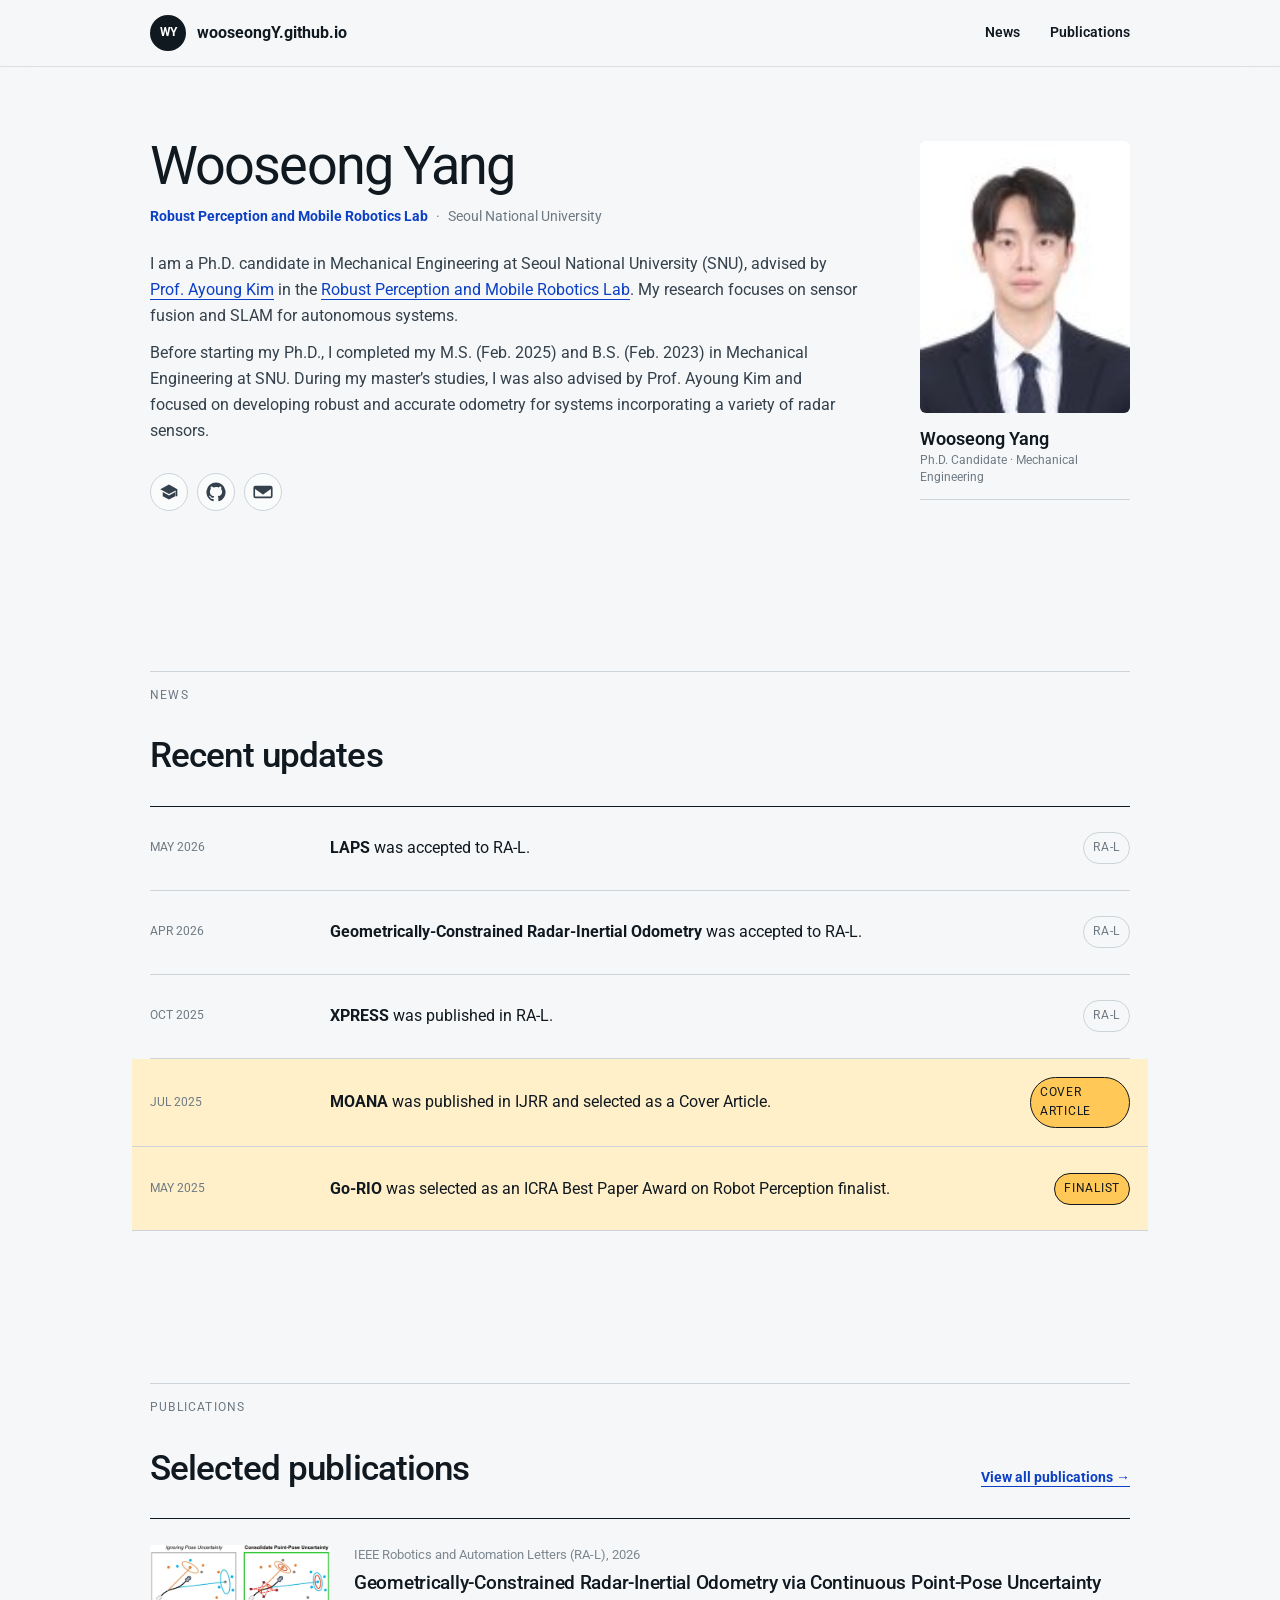
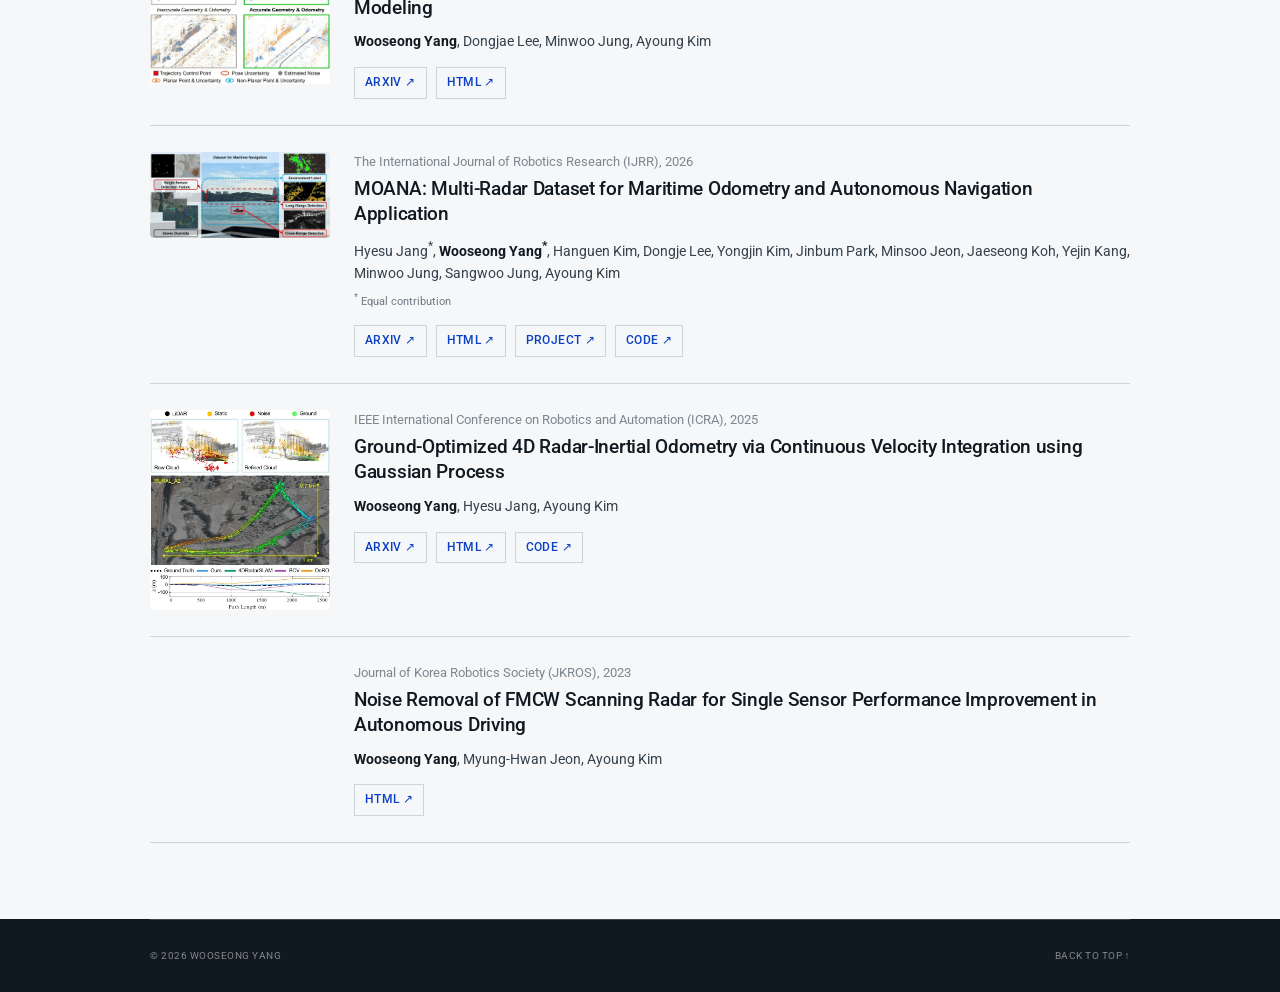
==== commit 974866fb: "Refine publication links and teasers" ====
--- a/index.html
+++ b/index.html
@@ -163,8 +163,8 @@
               <img
                 src="assets/img/publications/geo-rio.webp"
                 alt="Geometric constraints and uncertainty modeling for radar-inertial odometry"
-                width="946"
-                height="720"
+                width="920"
+                height="710"
                 loading="lazy"
               />
             </figure>
@@ -173,7 +173,8 @@
               <h3>Geometrically-Constrained Radar-Inertial Odometry via Continuous Point-Pose Uncertainty Modeling</h3>
               <p class="authors"><strong>Wooseong Yang</strong>, Dongjae Lee, Minwoo Jung, Ayoung Kim</p>
               <div class="paper-links">
-                <a href="https://arxiv.org/abs/2604.02745" target="_blank" rel="noreferrer">Paper ↗</a>
+                <a href="https://arxiv.org/abs/2604.02745" target="_blank" rel="noreferrer">arXiv ↗</a>
+                <a href="https://ieeexplore.ieee.org/document/11455624/" target="_blank" rel="noreferrer">HTML ↗</a>
               </div>
             </div>
           </article>
@@ -194,7 +195,8 @@
               <p class="authors">Hyesu Jang<sup>*</sup>, <strong>Wooseong Yang<sup>*</sup></strong>, Hanguen Kim, Dongje Lee, Yongjin Kim, Jinbum Park, Minsoo Jeon, Jaeseong Koh, Yejin Kang, Minwoo Jung, Sangwoo Jung, Ayoung Kim</p>
               <p class="note"><sup>*</sup> Equal contribution</p>
               <div class="paper-links">
-                <a href="https://arxiv.org/abs/2412.03887" target="_blank" rel="noreferrer">Paper ↗</a>
+                <a href="https://arxiv.org/abs/2412.03887" target="_blank" rel="noreferrer">arXiv ↗</a>
+                <a href="https://journals.sagepub.com/doi/10.1177/02783649251354897" target="_blank" rel="noreferrer">HTML ↗</a>
                 <a href="https://sites.google.com/view/rpmmoana" target="_blank" rel="noreferrer">Project ↗</a>
                 <a href="https://github.com/wooseongY/MOANA-File-Player" target="_blank" rel="noreferrer">Code ↗</a>
               </div>
@@ -206,8 +208,8 @@
               <img
                 src="assets/img/publications/go-rio.webp"
                 alt="Go-RIO ground filtering, mapping, and elevation error results from Figure 1"
-                width="710"
-                height="790"
+                width="668"
+                height="741"
                 loading="lazy"
               />
             </figure>
@@ -216,7 +218,8 @@
               <h3>Ground-Optimized 4D Radar-Inertial Odometry via Continuous Velocity Integration using Gaussian Process</h3>
               <p class="authors"><strong>Wooseong Yang</strong>, Hyesu Jang, Ayoung Kim</p>
               <div class="paper-links">
-                <a href="https://arxiv.org/abs/2502.08093" target="_blank" rel="noreferrer">Paper ↗</a>
+                <a href="https://arxiv.org/abs/2502.08093" target="_blank" rel="noreferrer">arXiv ↗</a>
+                <a href="https://ieeexplore.ieee.org/document/11127572/" target="_blank" rel="noreferrer">HTML ↗</a>
                 <a href="https://github.com/wooseongY/Go-RIO" target="_blank" rel="noreferrer">Code ↗</a>
               </div>
             </div>
@@ -228,7 +231,7 @@
               <h3>Noise Removal of FMCW Scanning Radar for Single Sensor Performance Improvement in Autonomous Driving</h3>
               <p class="authors"><strong>Wooseong Yang</strong>, Myung-Hwan Jeon, Ayoung Kim</p>
               <div class="paper-links">
-                <a href="https://doi.org/10.7746/jkros.2023.18.3.271" target="_blank" rel="noreferrer">Paper ↗</a>
+                <a href="https://jkros.org/_PR/view/?aidx=37542&amp;bidx=3391" target="_blank" rel="noreferrer">HTML ↗</a>
               </div>
             </div>
           </article>
--- a/assets/styles.css
+++ b/assets/styles.css
@@ -1302,24 +1302,24 @@
 .paper-teaser {
   display: grid;
   width: 210px;
-  height: 142px;
+  height: auto;
   margin: 0;
-  overflow: hidden;
+  overflow: visible;
   place-items: center;
-  border: 1px solid #d9dfe3;
-  border-radius: 5px;
-  background: var(--white);
+  border: 0;
+  background: transparent;
 }
 
 .paper-teaser img {
   width: 100%;
-  height: 100%;
-  padding: 8px;
+  height: auto;
+  padding: 0;
   object-fit: contain;
+  border-radius: 4px;
 }
 
 .paper-teaser-wide img {
-  padding: 5px;
+  padding: 0;
 }
 
 .paper.no-teaser .paper-body {
@@ -1403,7 +1403,7 @@
 
   .paper-teaser {
     width: 180px;
-    height: 124px;
+    height: auto;
   }
 
   .publication-list .paper {
@@ -1439,7 +1439,7 @@
 
   .paper-teaser {
     width: min(100%, 320px);
-    height: 190px;
+    height: auto;
   }
 
   .paper.no-teaser .paper-body {
@@ -1572,7 +1572,7 @@
 
 .paper-teaser {
   width: 180px;
-  height: 122px;
+  height: auto;
 }
 
 .publication-list .paper {
@@ -1683,7 +1683,7 @@
 
   .paper-teaser {
     width: min(100%, 320px);
-    height: 190px;
+    height: auto;
   }
 
   .paper.no-teaser .paper-body {
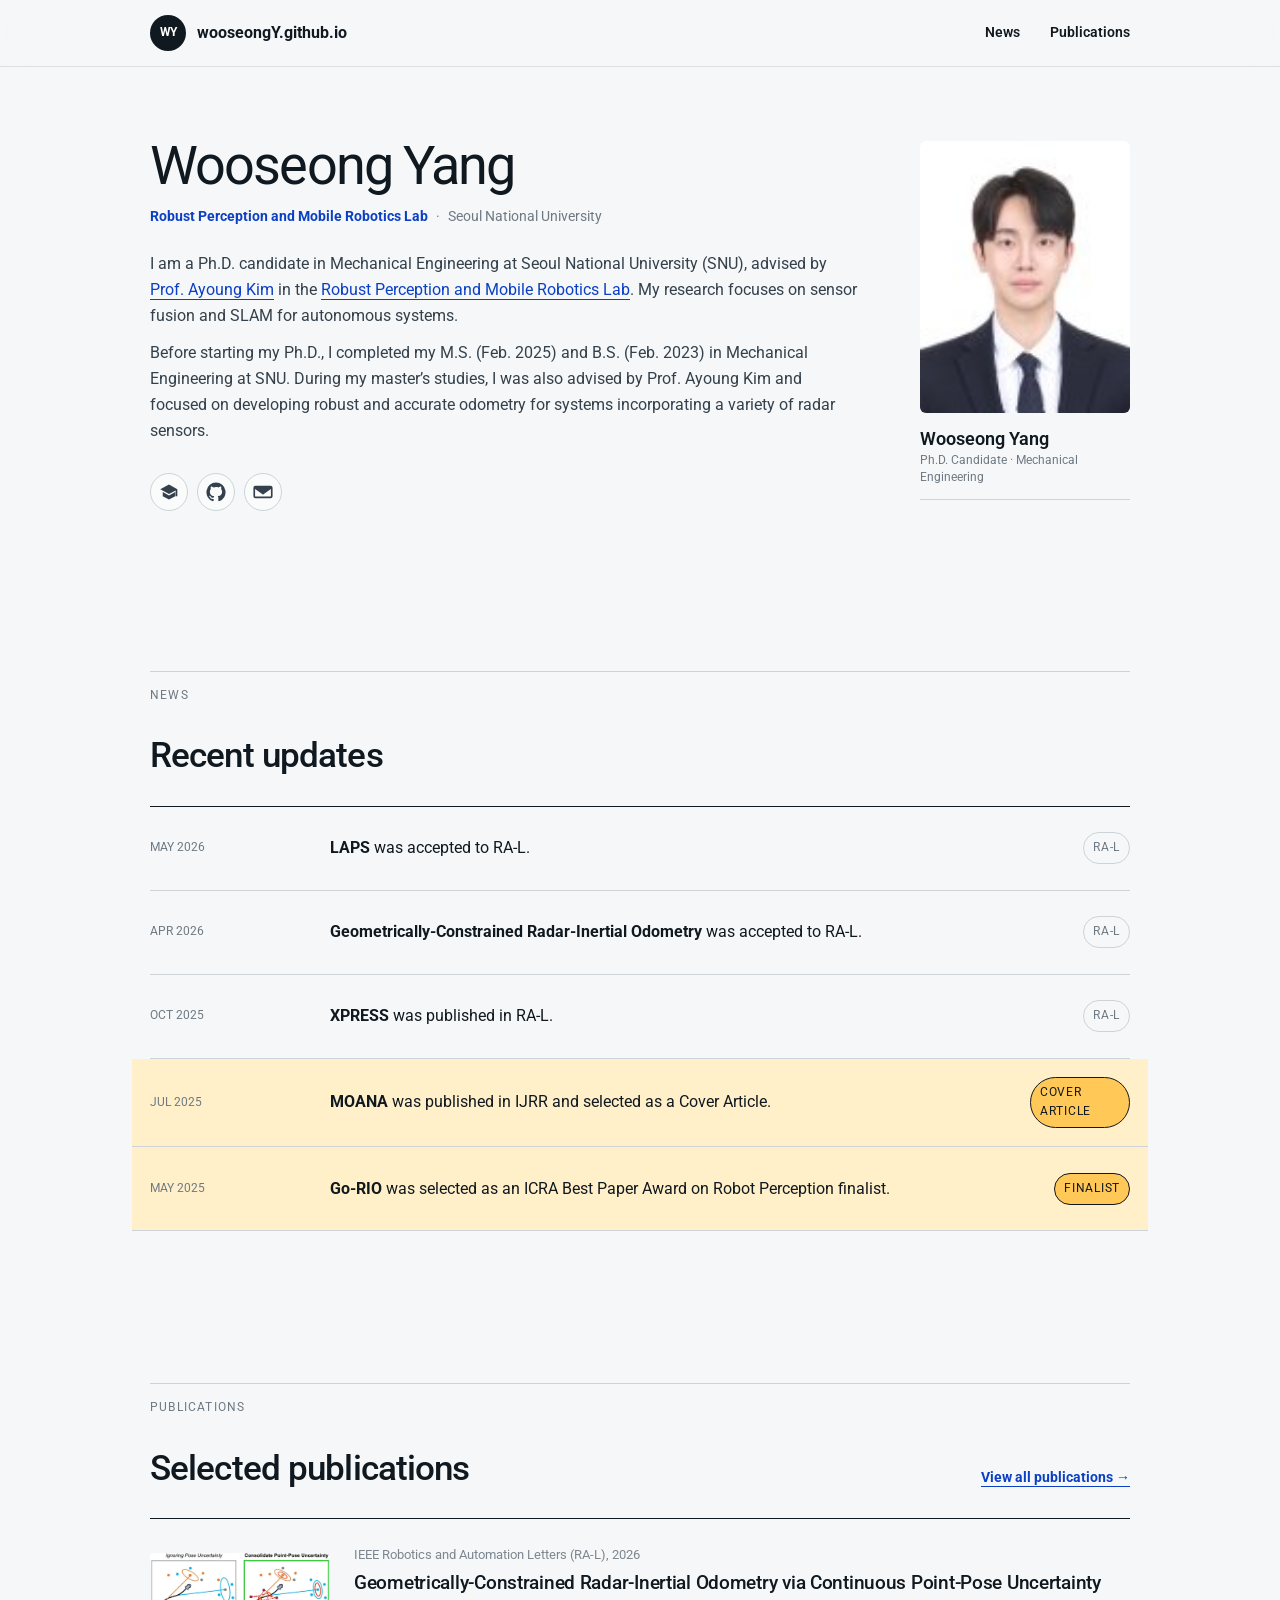
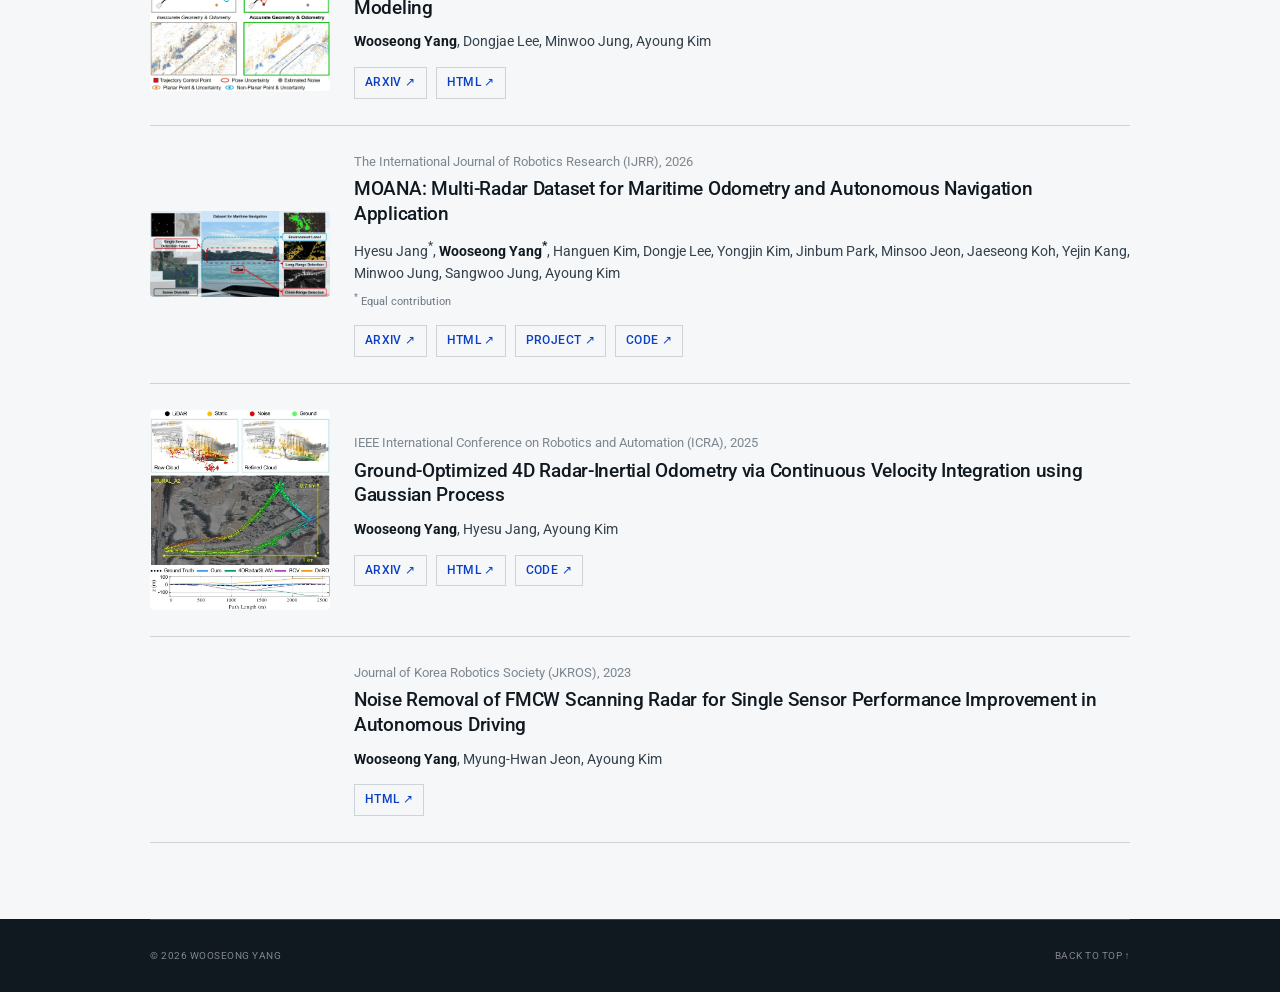
==== commit 29c61782: "Center publication details beside teasers" ====
--- a/index.html
+++ b/index.html
@@ -17,7 +17,7 @@
       href="https://fonts.googleapis.com/css2?family=Roboto:wght@300;400;500;700&display=swap"
       rel="stylesheet"
     />
-    <link rel="stylesheet" href="assets/styles.css" />
+    <link rel="stylesheet" href="assets/styles.css?v=20260911-3" />
     <script src="assets/site.js" defer></script>
   </head>
 
@@ -161,7 +161,7 @@
           <article class="paper paper-standard">
             <figure class="paper-teaser">
               <img
-                src="assets/img/publications/geo-rio.webp"
+                src="assets/img/publications/geo-rio.webp?v=20260911-2"
                 alt="Geometric constraints and uncertainty modeling for radar-inertial odometry"
                 width="920"
                 height="710"
@@ -182,7 +182,7 @@
           <article class="paper paper-standard">
             <figure class="paper-teaser paper-teaser-wide">
               <img
-                src="assets/img/publications/moana.webp"
+                src="assets/img/publications/moana.webp?v=20260911-2"
                 alt="MOANA maritime multi-radar dataset overview"
                 width="1000"
                 height="479"
@@ -206,7 +206,7 @@
           <article class="paper paper-standard">
             <figure class="paper-teaser">
               <img
-                src="assets/img/publications/go-rio.webp"
+                src="assets/img/publications/go-rio.webp?v=20260911-2"
                 alt="Go-RIO ground filtering, mapping, and elevation error results from Figure 1"
                 width="668"
                 height="741"
--- a/assets/styles.css
+++ b/assets/styles.css
@@ -1294,7 +1294,7 @@
 
 .publication-list .paper {
   grid-column: auto;
-  align-items: start;
+  align-items: center;
   padding: 32px 0;
   gap: 30px;
 }
@@ -1433,6 +1433,7 @@
   }
 
   .publication-list .paper {
+    align-items: start;
     padding: 27px 0;
     gap: 19px;
   }
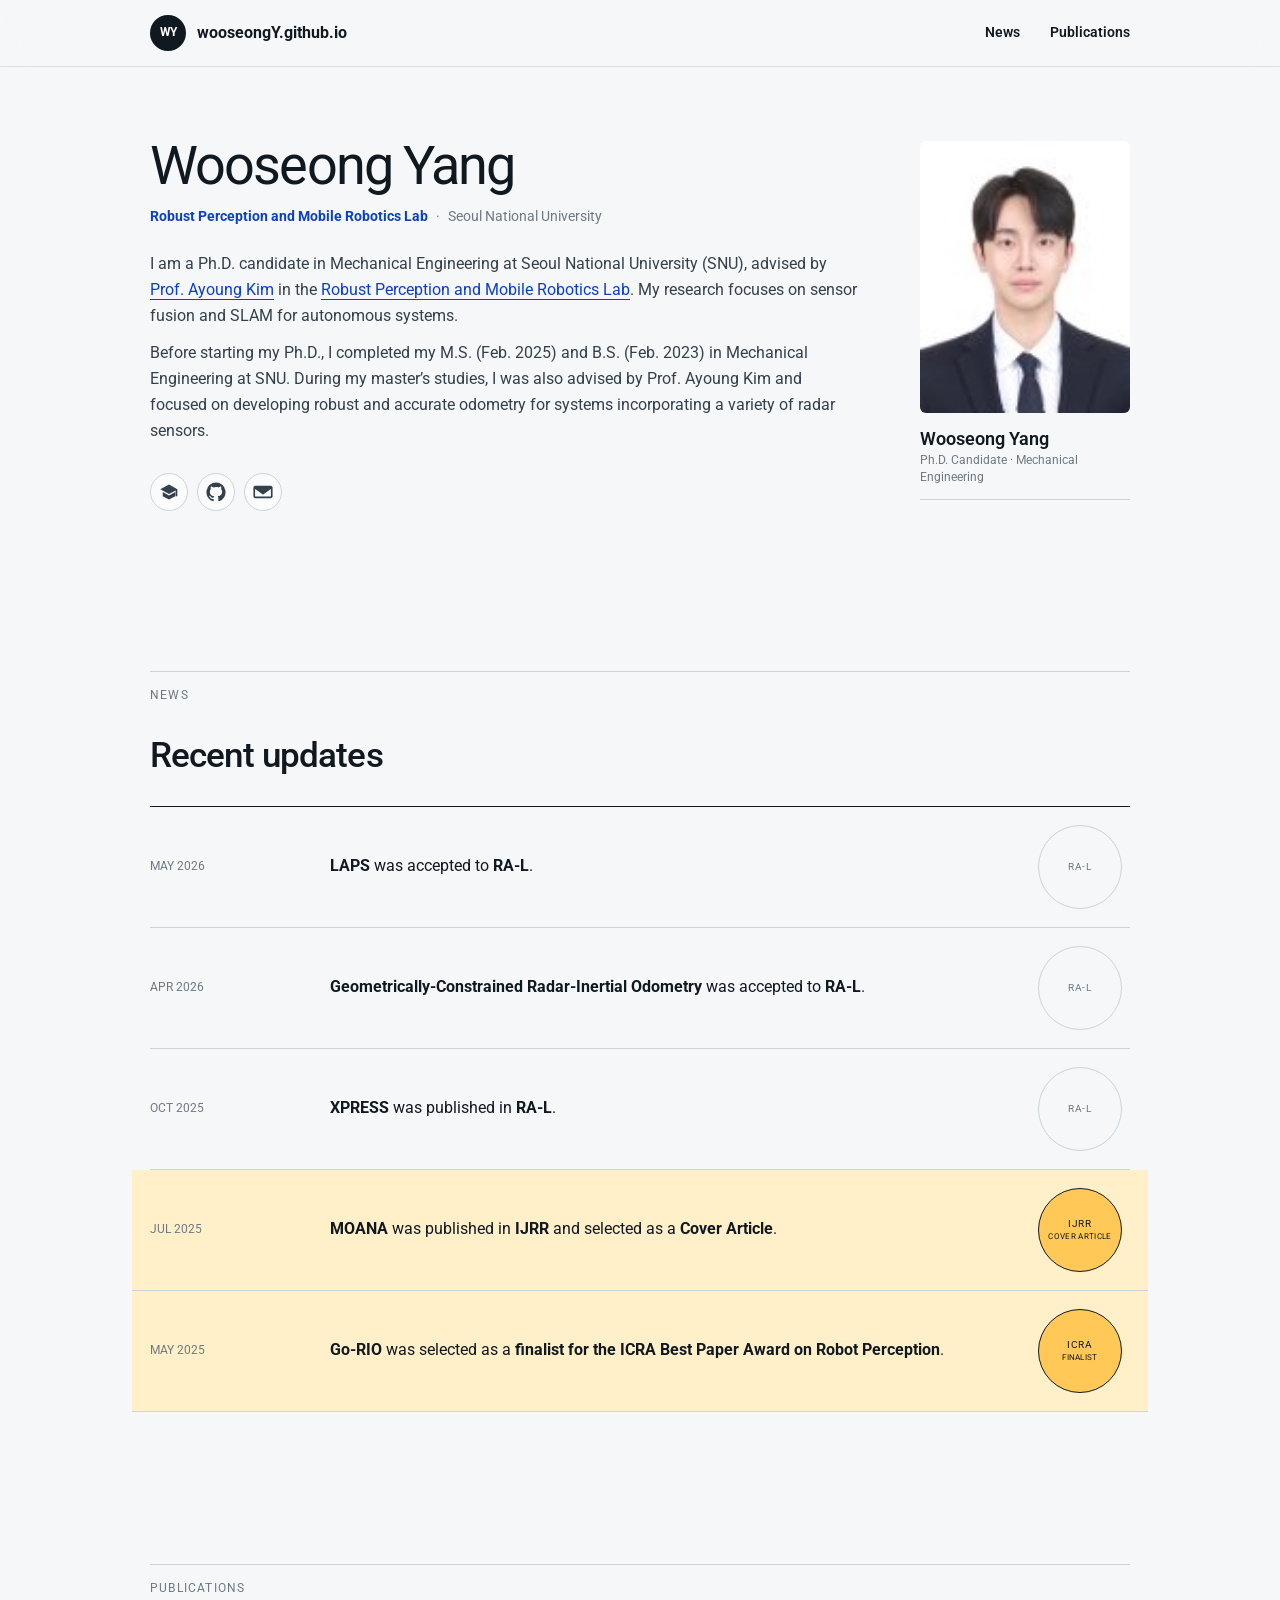
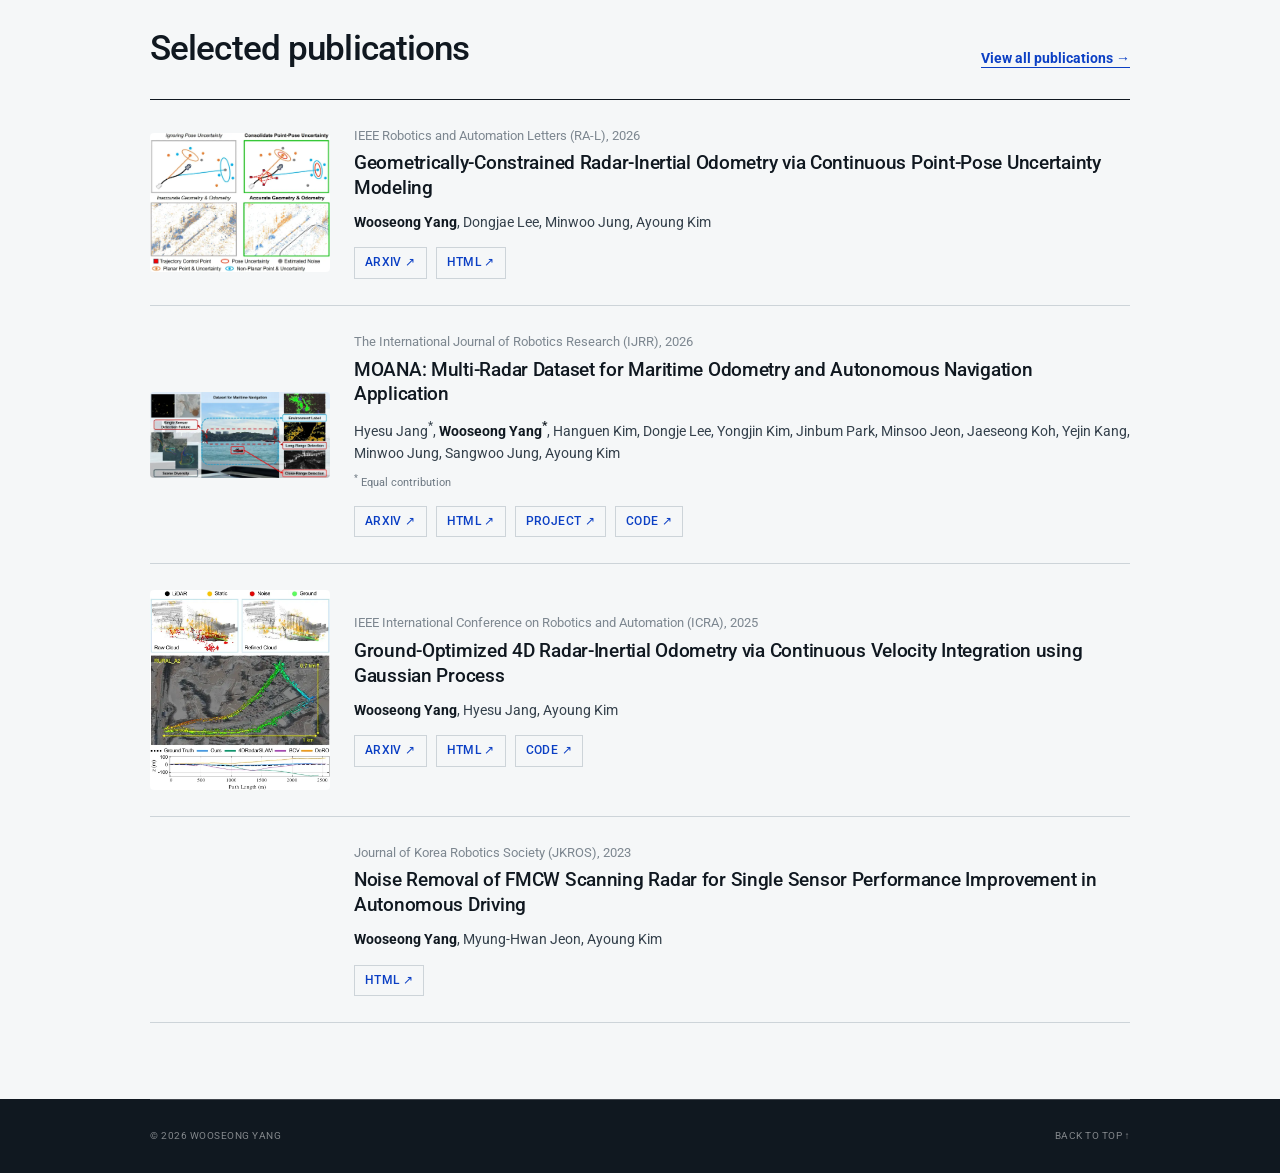
==== commit 345c66af: "Refine recent update badges and README" ====
--- a/index.html
+++ b/index.html
@@ -10,6 +10,7 @@
     />
     <meta name="application-name" content="wooseongY.github.io" />
     <title>Wooseong Yang | wooseongY.github.io</title>
+    <link rel="canonical" href="https://wooseongY.github.io/" />
     <link rel="icon" type="image/svg+xml" href="assets/favicon.svg" />
     <link rel="preconnect" href="https://fonts.googleapis.com" />
     <link rel="preconnect" href="https://fonts.gstatic.com" crossorigin />
@@ -17,7 +18,7 @@
       href="https://fonts.googleapis.com/css2?family=Roboto:wght@300;400;500;700&display=swap"
       rel="stylesheet"
     />
-    <link rel="stylesheet" href="assets/styles.css?v=20260911-3" />
+    <link rel="stylesheet" href="assets/styles.css?v=20260911-4" />
     <script src="assets/site.js" defer></script>
   </head>
 
@@ -117,28 +118,34 @@
         <div class="news-list reveal">
           <article class="news-item">
             <time datetime="2026-05">May 2026</time>
-            <p><strong>LAPS</strong> was accepted to RA-L.</p>
+            <p><strong>LAPS</strong> was accepted to <strong>RA-L</strong>.</p>
             <span class="news-tag">RA-L</span>
           </article>
           <article class="news-item">
             <time datetime="2026-04">Apr 2026</time>
-            <p><strong>Geometrically-Constrained Radar-Inertial Odometry</strong> was accepted to RA-L.</p>
+            <p><strong>Geometrically-Constrained Radar-Inertial Odometry</strong> was accepted to <strong>RA-L</strong>.</p>
             <span class="news-tag">RA-L</span>
           </article>
           <article class="news-item">
             <time datetime="2025-10">Oct 2025</time>
-            <p><strong>XPRESS</strong> was published in RA-L.</p>
+            <p><strong>XPRESS</strong> was published in <strong>RA-L</strong>.</p>
             <span class="news-tag">RA-L</span>
           </article>
           <article class="news-item news-highlight">
             <time datetime="2025-07">Jul 2025</time>
-            <p><strong>MOANA</strong> was published in IJRR and selected as a Cover Article.</p>
-            <span class="news-tag">Cover article</span>
+            <p><strong>MOANA</strong> was published in <strong>IJRR</strong> and selected as a <strong>Cover Article</strong>.</p>
+            <span class="news-tag">
+              <span>IJRR</span>
+              <span class="news-tag-detail">Cover Article</span>
+            </span>
           </article>
           <article class="news-item news-highlight">
             <time datetime="2025-05">May 2025</time>
-            <p><strong>Go-RIO</strong> was selected as an ICRA Best Paper Award on Robot Perception finalist.</p>
-            <span class="news-tag">Finalist</span>
+            <p><strong>Go-RIO</strong> was selected as a <strong>finalist for the ICRA Best Paper Award on Robot Perception</strong>.</p>
+            <span class="news-tag">
+              <span>ICRA</span>
+              <span class="news-tag-detail">Finalist</span>
+            </span>
           </article>
         </div>
       </section>
--- a/assets/styles.css
+++ b/assets/styles.css
@@ -534,15 +534,30 @@
 }
 
 .news-tag {
-  justify-self: end;
-  padding: 5px 9px;
+  display: flex;
+  align-items: center;
+  justify-content: center;
+  justify-self: center;
+  flex-direction: column;
+  width: 84px;
+  height: 84px;
+  padding: 8px;
   border: 1px solid var(--line);
-  border-radius: 999px;
+  border-radius: 50%;
   color: var(--muted);
   font-family: var(--mono);
   font-size: 10px;
   letter-spacing: 0.06em;
+  line-height: 1.15;
+  text-align: center;
   text-transform: uppercase;
+  white-space: nowrap;
+}
+
+.news-tag-detail {
+  margin-top: 3px;
+  font-size: 8px;
+  letter-spacing: 0.04em;
 }
 
 .news-highlight {
@@ -1563,7 +1578,7 @@
 }
 
 .news-tag {
-  font-size: 12px;
+  font-size: 10px;
 }
 
 .paper,
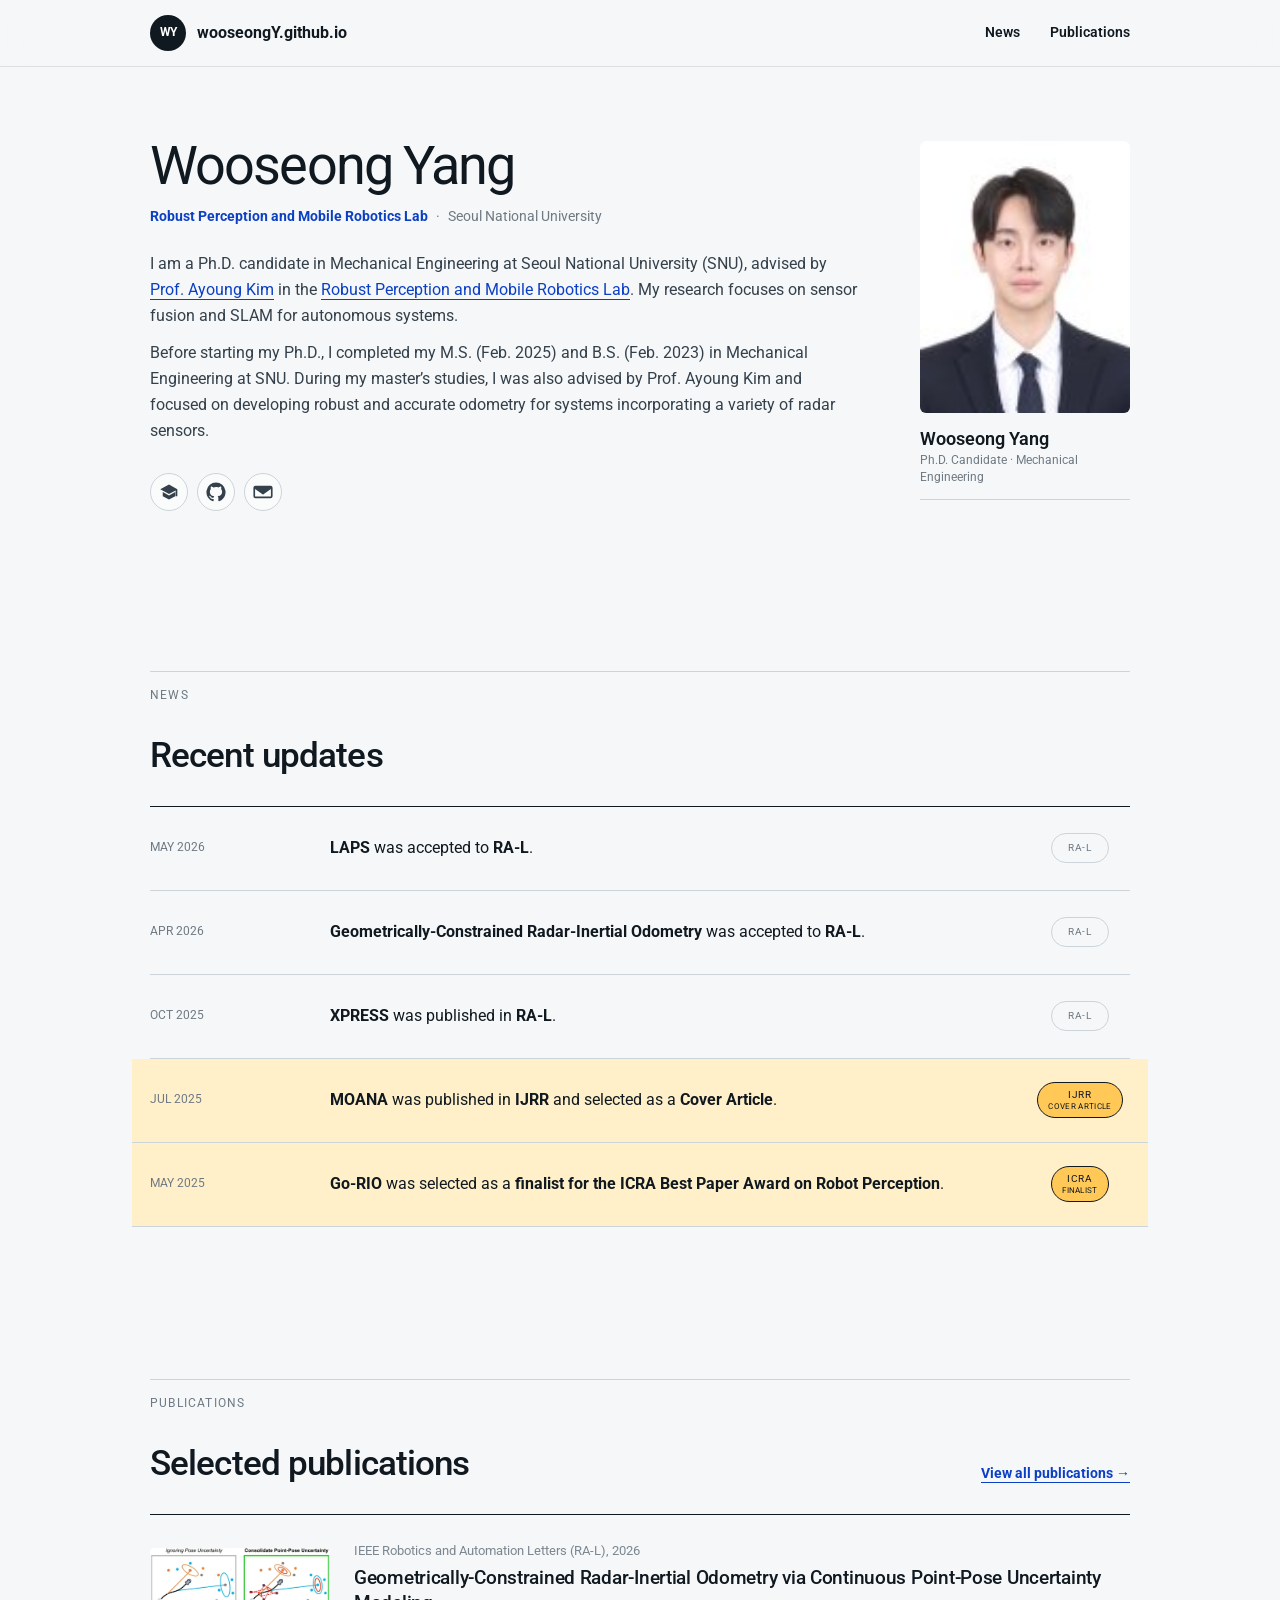
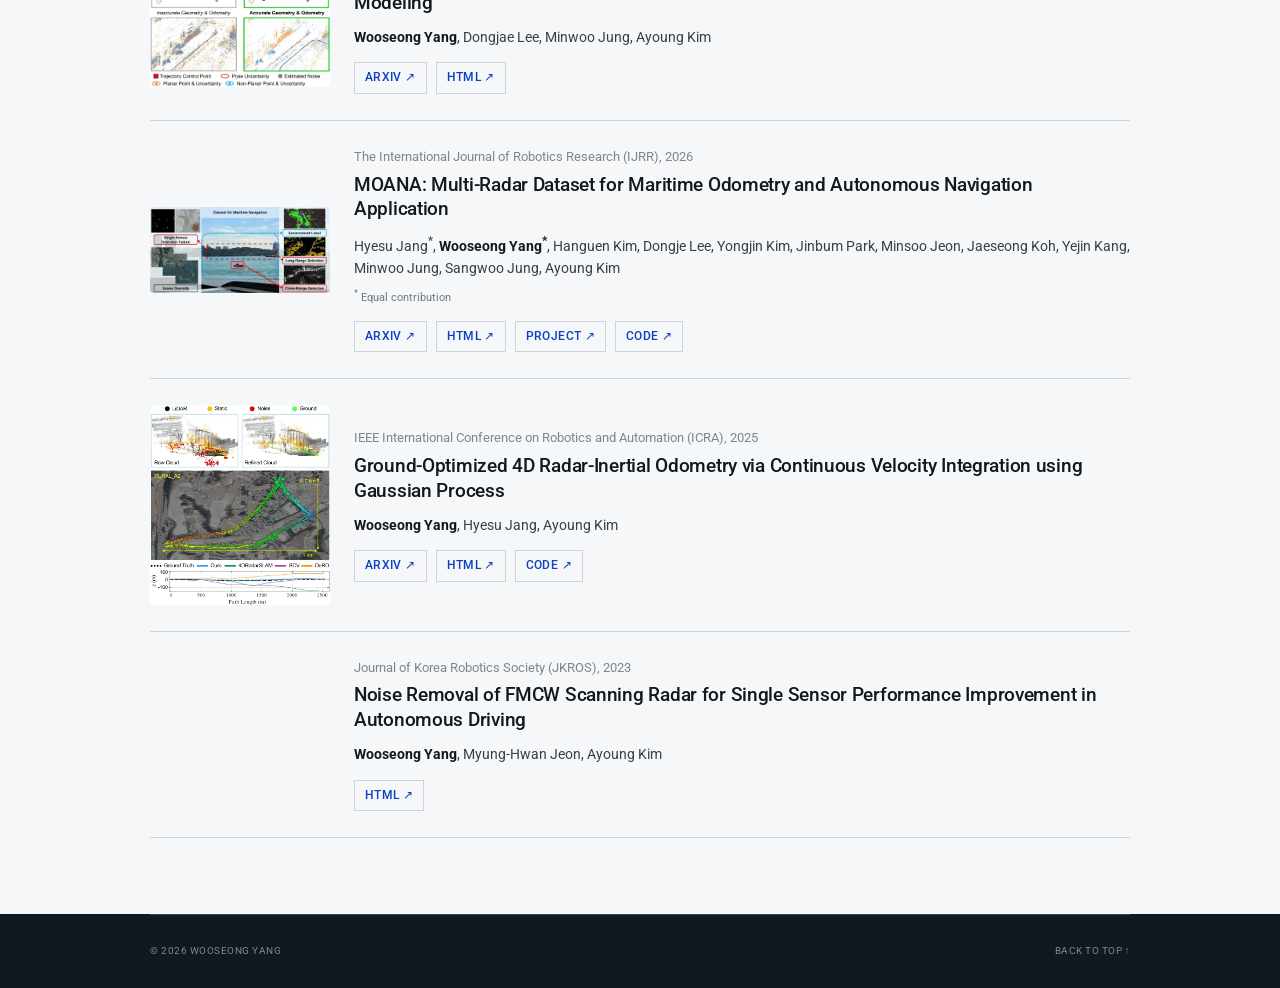
==== commit 70fa820e: "Restore compact rounded news badges" ====
--- a/index.html
+++ b/index.html
@@ -18,7 +18,7 @@
       href="https://fonts.googleapis.com/css2?family=Roboto:wght@300;400;500;700&display=swap"
       rel="stylesheet"
     />
-    <link rel="stylesheet" href="assets/styles.css?v=20260911-4" />
+    <link rel="stylesheet" href="assets/styles.css?v=20260911-5" />
     <script src="assets/site.js" defer></script>
   </head>
 
--- a/assets/styles.css
+++ b/assets/styles.css
@@ -539,11 +539,11 @@
   justify-content: center;
   justify-self: center;
   flex-direction: column;
-  width: 84px;
-  height: 84px;
-  padding: 8px;
+  min-width: 58px;
+  min-height: 30px;
+  padding: 6px 10px;
   border: 1px solid var(--line);
-  border-radius: 50%;
+  border-radius: 999px;
   color: var(--muted);
   font-family: var(--mono);
   font-size: 10px;
@@ -555,7 +555,7 @@
 }
 
 .news-tag-detail {
-  margin-top: 3px;
+  margin-top: 2px;
   font-size: 8px;
   letter-spacing: 0.04em;
 }
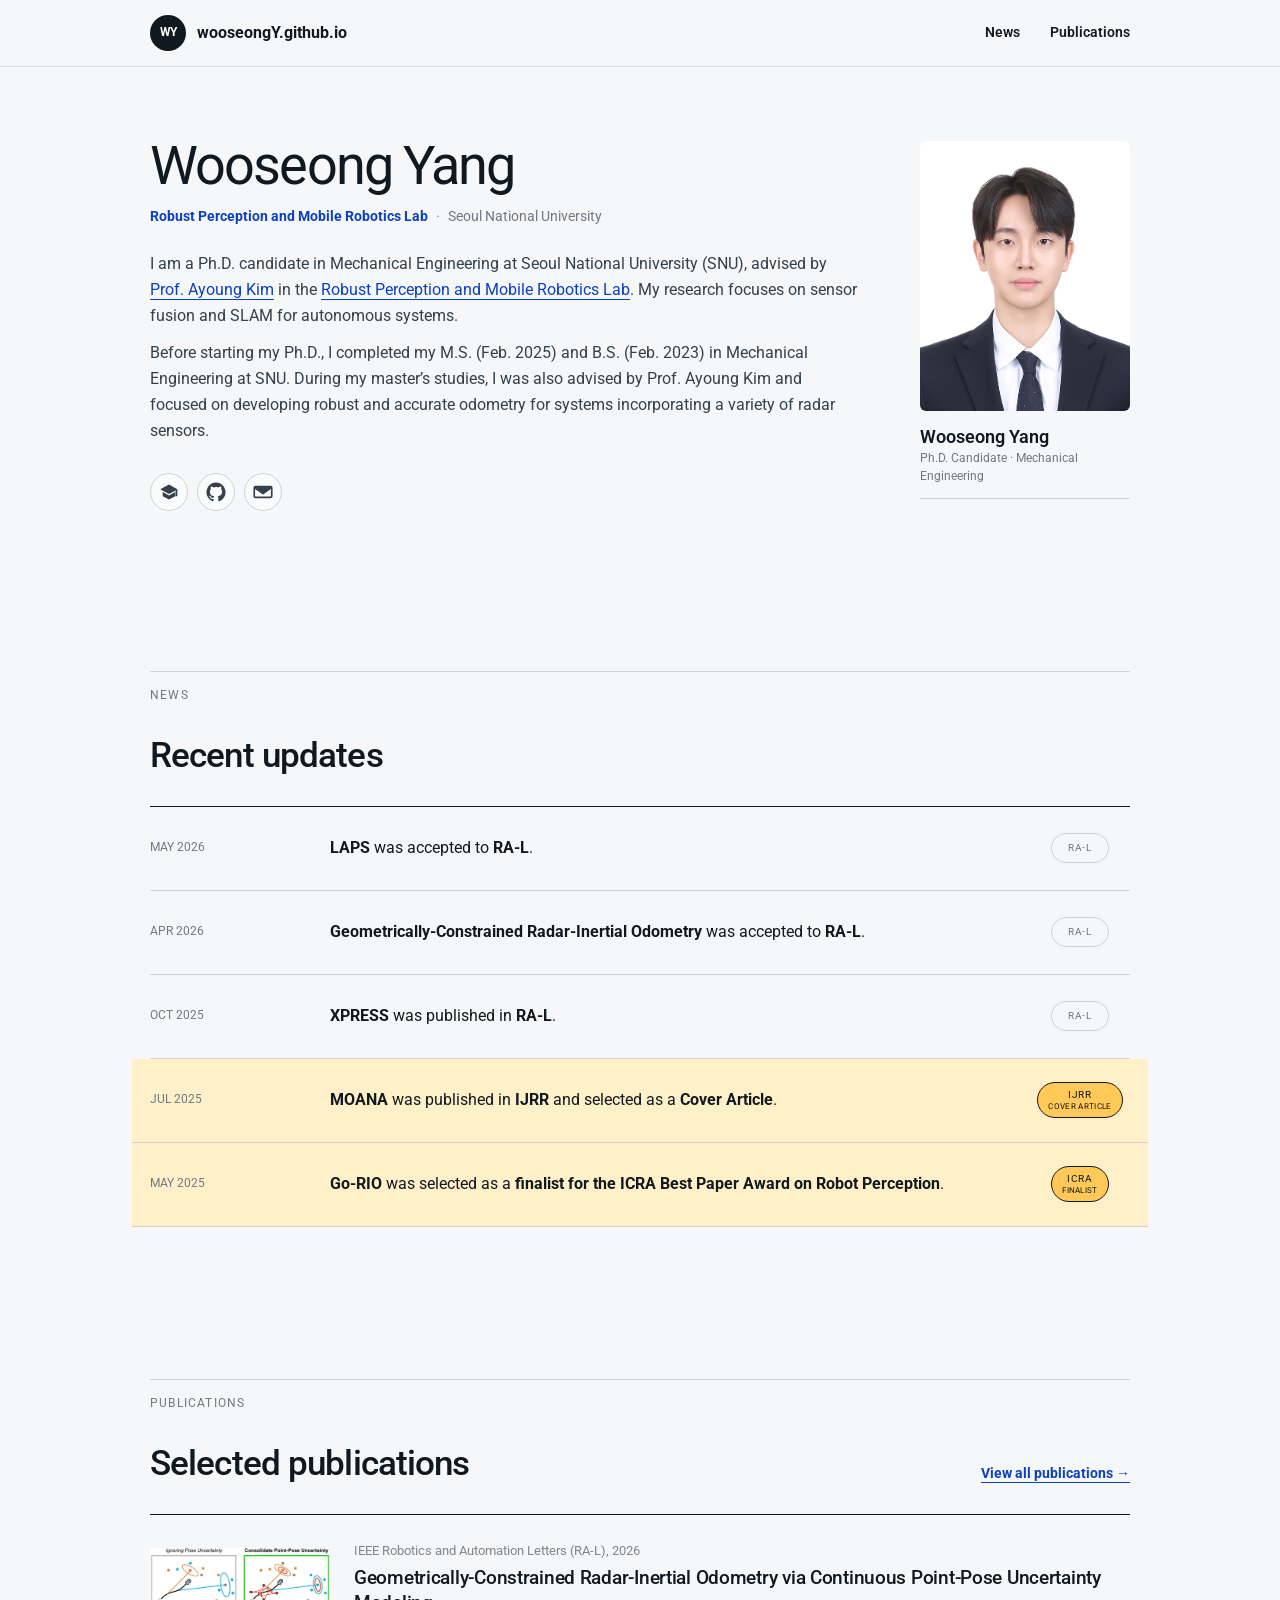
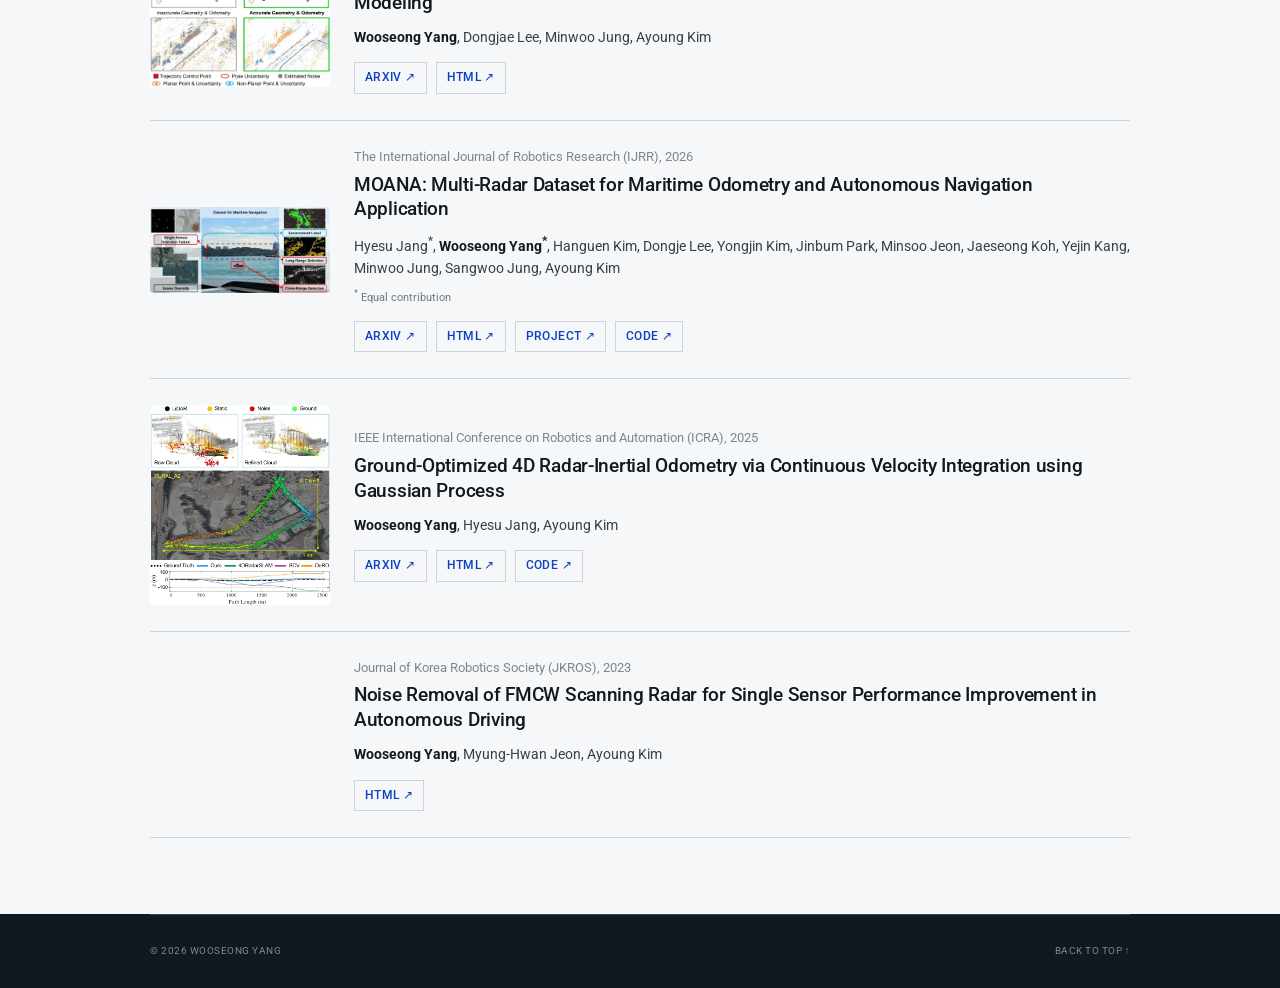
==== commit 821e3af0: "Upgrade profile photo resolution" ====
--- a/index.html
+++ b/index.html
@@ -18,7 +18,7 @@
       href="https://fonts.googleapis.com/css2?family=Roboto:wght@300;400;500;700&display=swap"
       rel="stylesheet"
     />
-    <link rel="stylesheet" href="assets/styles.css?v=20260911-5" />
+    <link rel="stylesheet" href="assets/styles.css?v=20260911-6" />
     <script src="assets/site.js" defer></script>
   </head>
 
@@ -94,10 +94,10 @@
 
         <figure class="profile-photo reveal reveal-delay">
           <img
-            src="assets/img/wooseong-yang.jpg"
+            src="assets/img/wooseong-yang.jpg?v=20260911-hd"
             alt="Portrait of Wooseong Yang"
-            width="198"
-            height="256"
+            width="551"
+            height="709"
           />
           <figcaption>
             <strong>Wooseong Yang</strong>
--- a/assets/styles.css
+++ b/assets/styles.css
@@ -1196,7 +1196,7 @@
 .profile-photo img {
   width: 230px;
   height: auto;
-  aspect-ratio: 99 / 128;
+  aspect-ratio: 551 / 709;
   border-radius: 6px;
   background: #f1f3f4;
   object-fit: cover;
